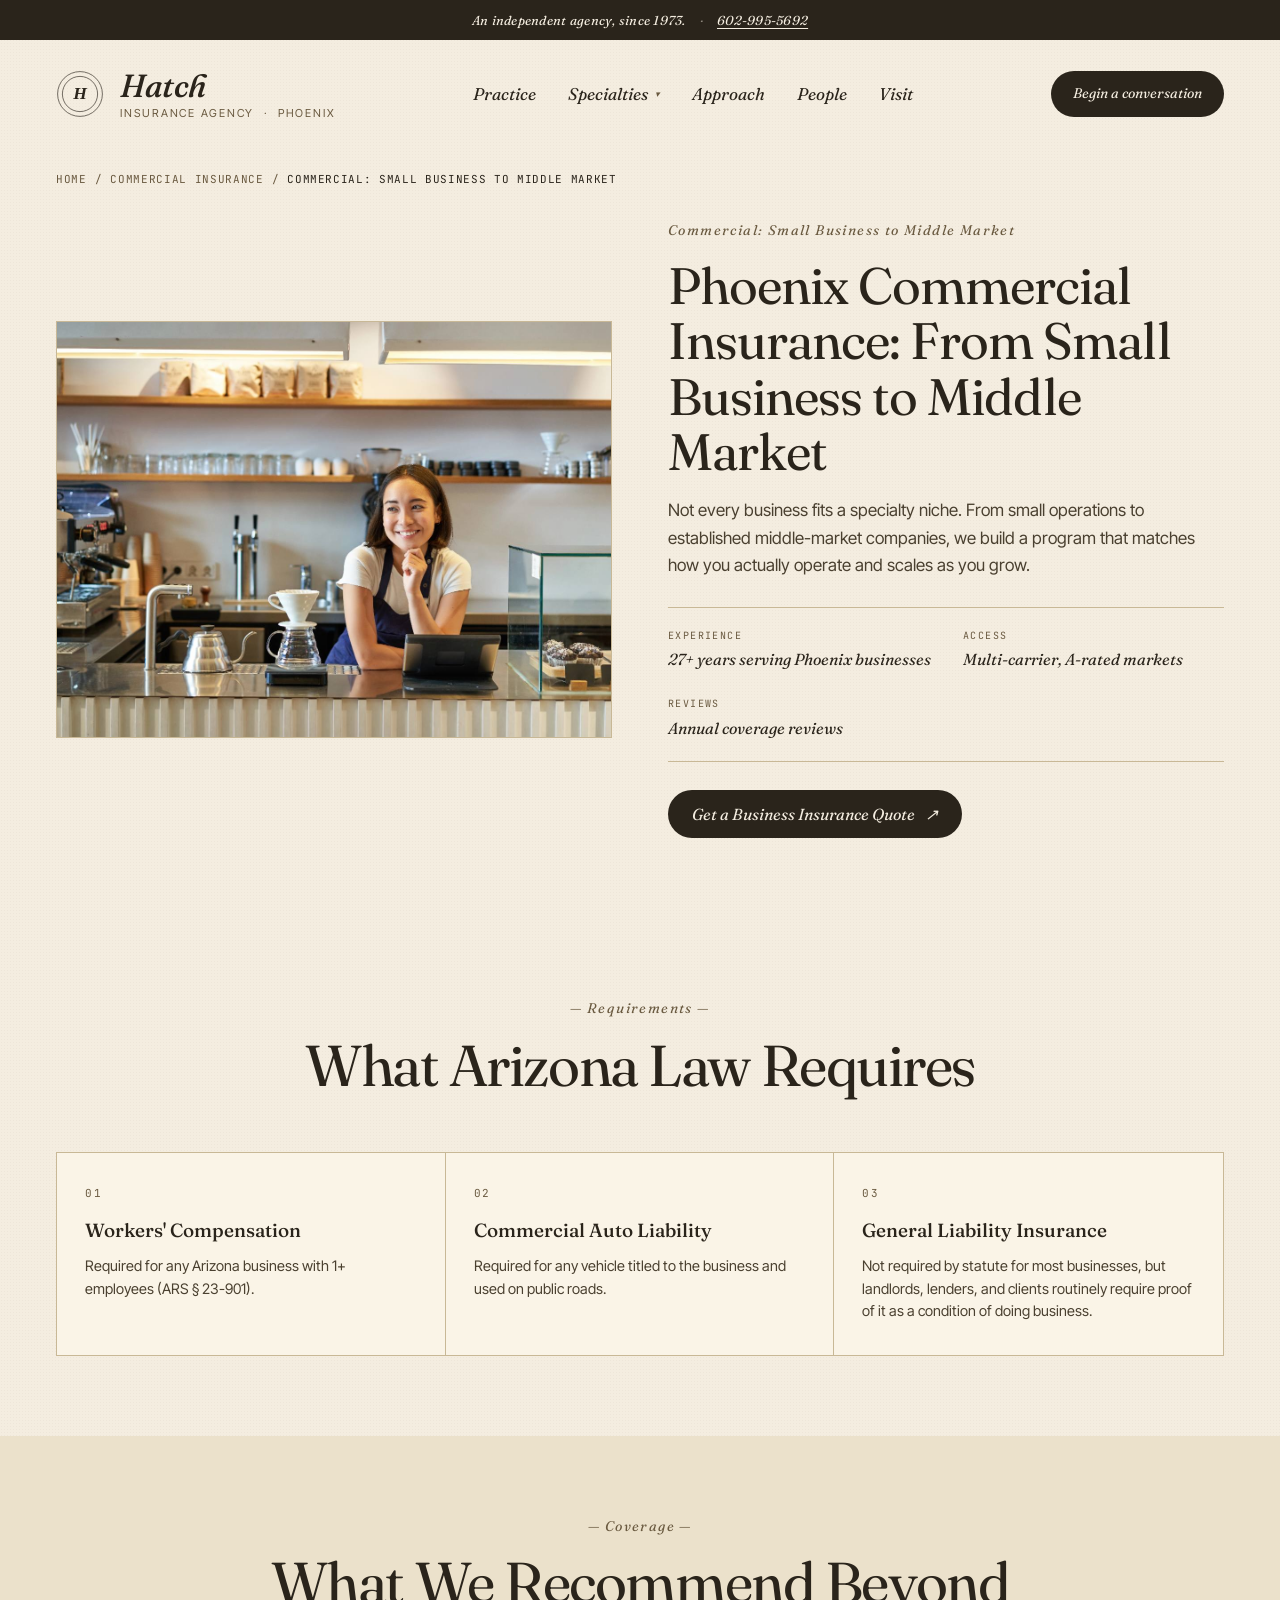
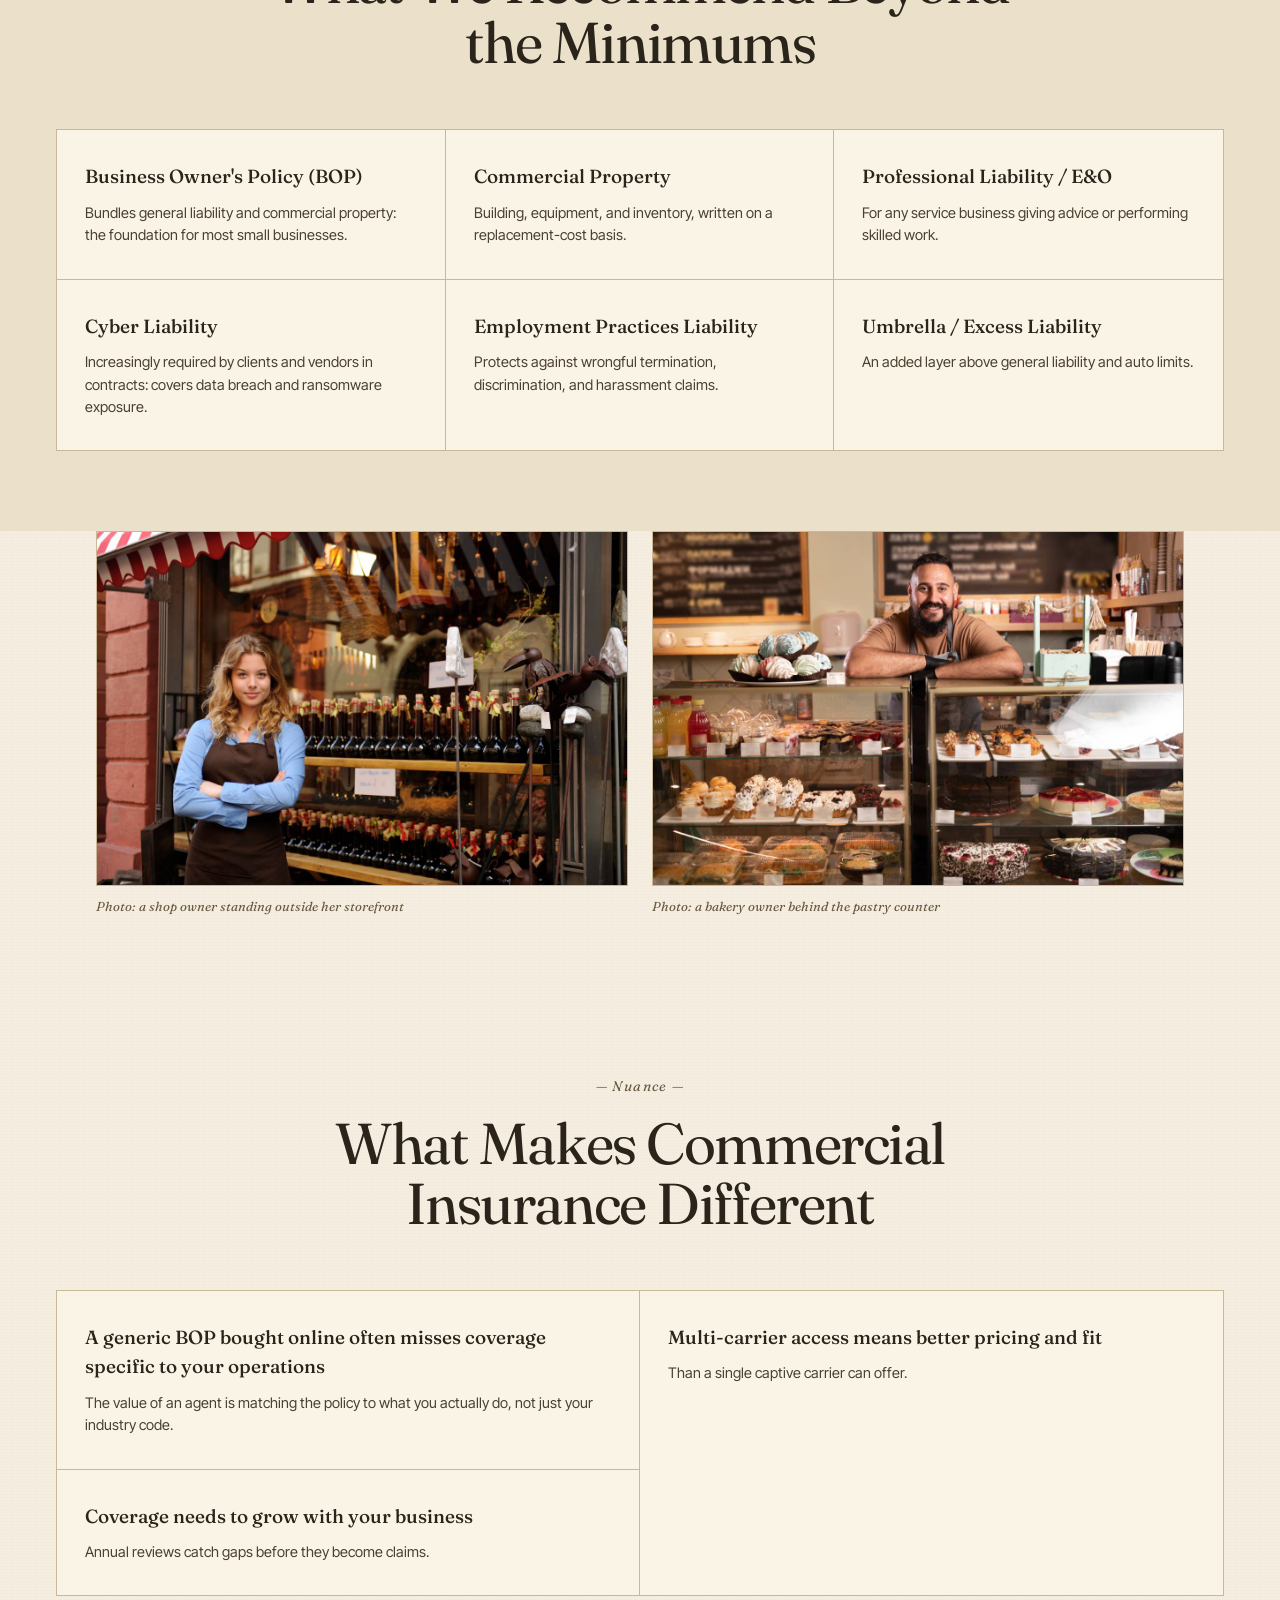
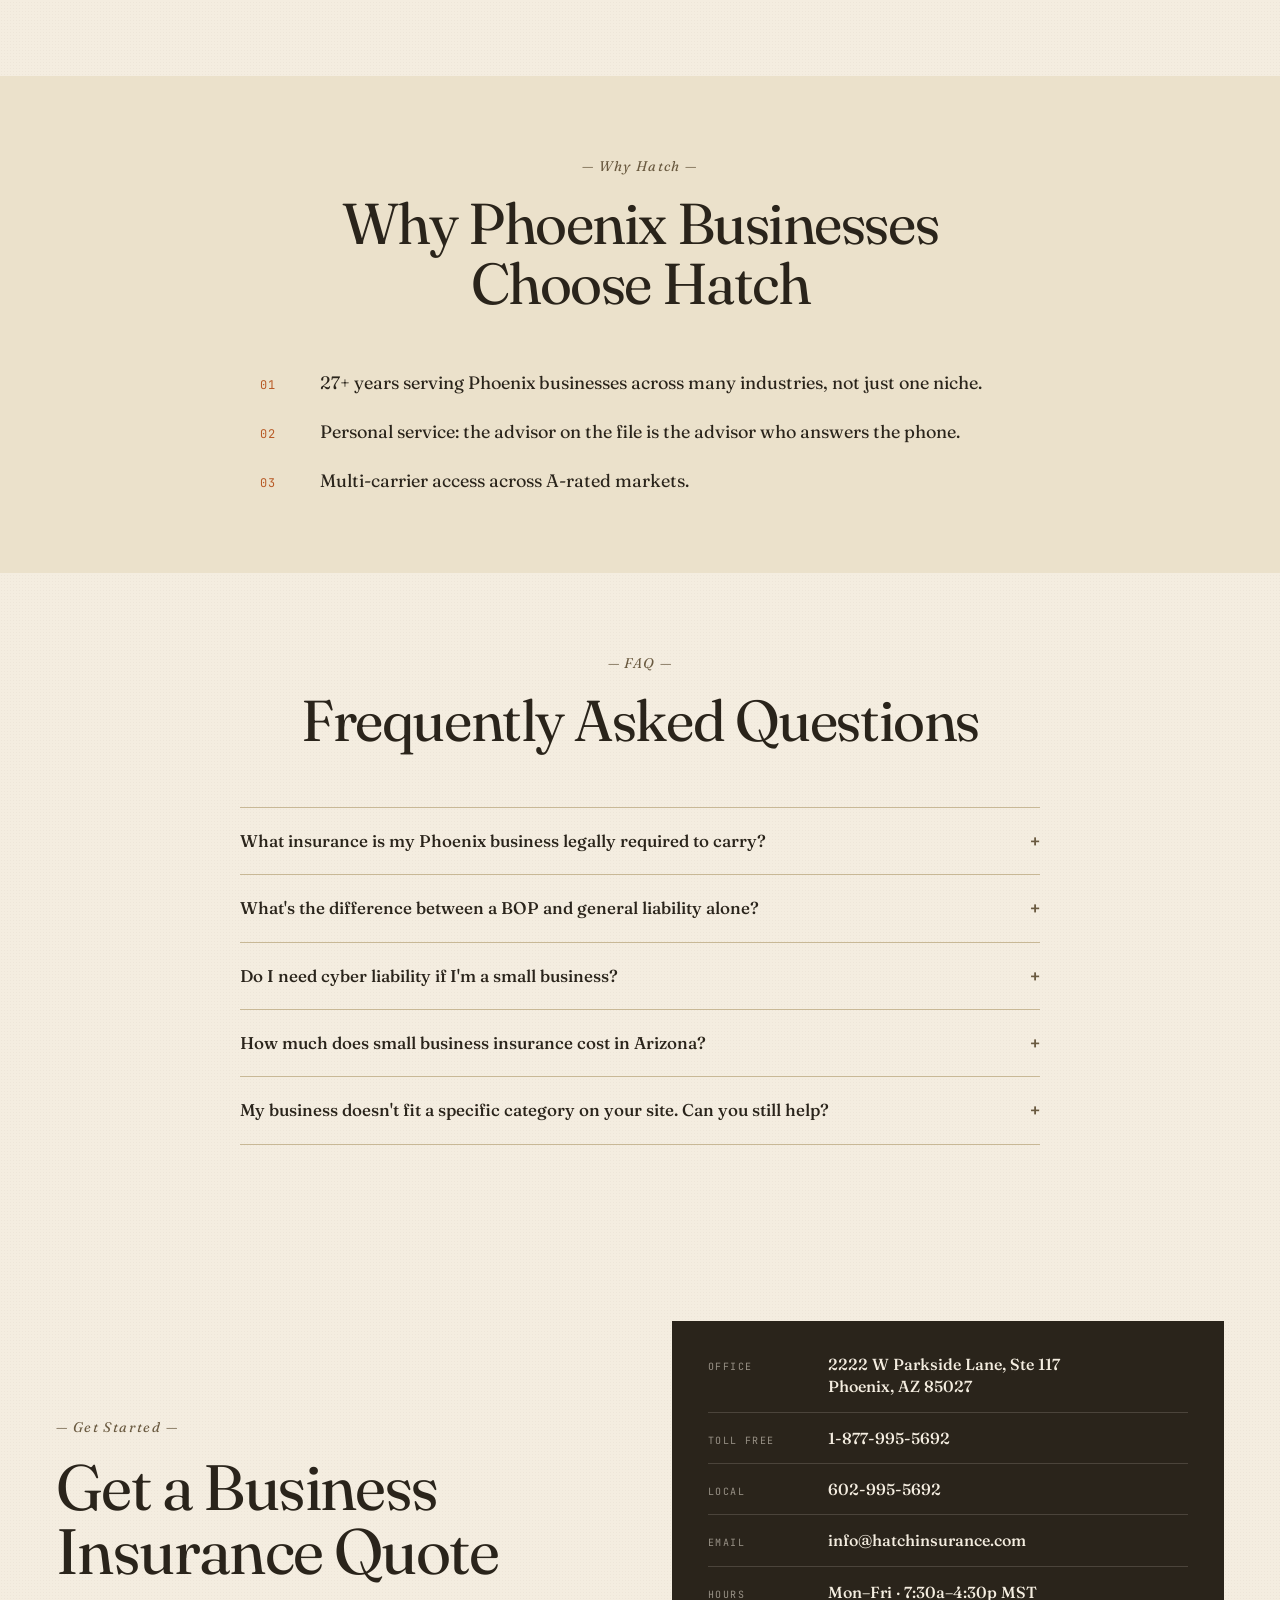
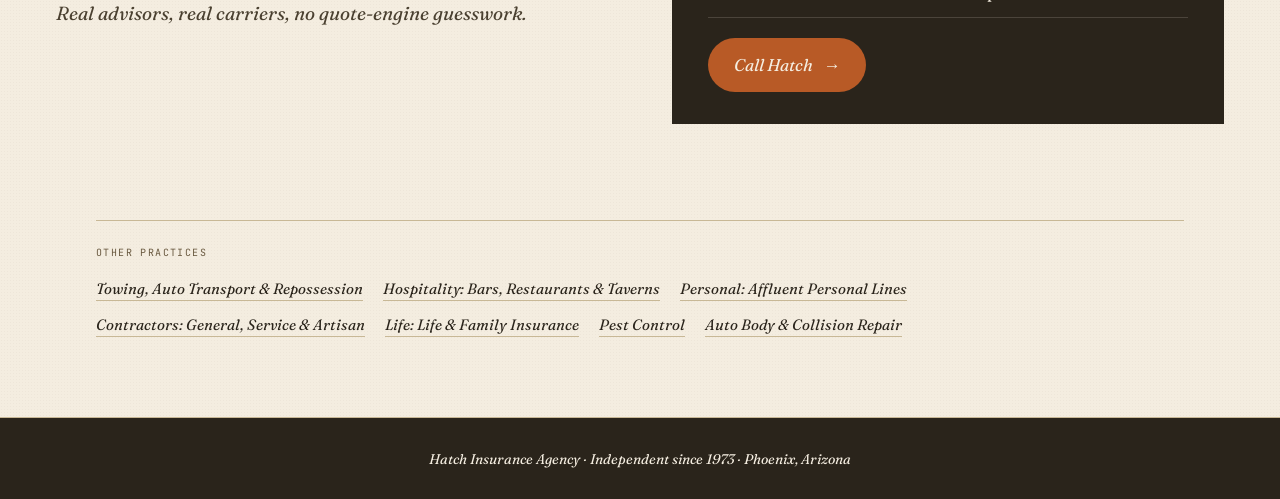
==== specialties/commercial.html @ 25ecabda "Add 8 specialty landing pages, Specialties nav dropdown, and link homepage CTAs to them" ====
<!doctype html>
<html lang="en">
<head>
  <meta charset="utf-8" />
  <meta name="viewport" content="width=device-width, initial-scale=1" />
  <meta name="theme-color" content="#2a241b" />
  <title>Phoenix Commercial Insurance: From Small Business to Middle Market | Hatch Insurance Agency</title>
  <meta name="description" content="Not every business fits a specialty niche. From small operations to established middle-market companies, we build a program that matches how you actually operate and scales as you grow." />

  <link rel="canonical" href="https://hatchinsurance.com/specialties/commercial.html" />

  <meta property="og:title" content="Phoenix Commercial Insurance: From Small Business to Middle Market" />
  <meta property="og:description" content="Not every business fits a specialty niche. From small operations to established middle-market companies, we build a program that matches how you actually operate and scales as you grow." />
  <meta property="og:type" content="website" />
  <meta property="og:image" content="https://hatchinsurance.com/assets/specialties/commercial-hero.jpg" />

  <link rel="preconnect" href="https://fonts.googleapis.com" />
  <link rel="preconnect" href="https://fonts.gstatic.com" crossorigin />
  <link href="https://fonts.googleapis.com/css2?family=Fraunces:ital,opsz,wght@0,9..144,400;0,9..144,500;0,9..144,600;1,9..144,400;1,9..144,500&amp;family=Inter+Tight:wght@400;500;600&amp;family=JetBrains+Mono:wght@400;500&amp;display=swap" rel="stylesheet" />

  <link rel="stylesheet" href="../styles.css" />
</head>
<body>
  <div class="dirC" id="top">
    <div class="dirC__strip">
      <span>An independent agency, since 1973.</span>
      <span class="dirC__strip-sep" aria-hidden="true">&middot;</span>
      <a href="tel:602-995-5692">602-995-5692</a>
    </div>

    <header class="dirC__header">
      <a class="dirC__brand" href="../index.html" aria-label="Hatch Insurance Agency, home">
        <span class="dirC__seal" aria-hidden="true">
          <svg viewBox="0 0 60 60" width="48" height="48">
            <circle cx="30" cy="30" r="28" fill="none" stroke="currentColor" stroke-width="0.8" />
            <circle cx="30" cy="30" r="22" fill="none" stroke="currentColor" stroke-width="0.8" />
            <text x="30" y="36" text-anchor="middle" font-family="Georgia, serif" font-style="italic" font-size="22" font-weight="600" fill="currentColor">H</text>
          </svg>
        </span>
        <span class="dirC__brand-text">
          <strong>Hatch</strong>
          <em>Insurance Agency &nbsp;&middot;&nbsp; Phoenix</em>
        </span>
      </a>

      <button class="dirC__nav-toggle" aria-expanded="false" aria-controls="primary-nav" aria-label="Open navigation">
        <span></span><span></span><span></span>
      </button>

      <nav class="dirC__nav" id="primary-nav" aria-label="Primary">
        <a href="../index.html#practice">Practice</a>
        <div class="dirC__nav-dropdown">
          <button type="button" class="dirC__nav-dropdown-trigger" aria-haspopup="true" aria-expanded="false" aria-controls="specialties-menu">
            Specialties
            <span class="dirC__nav-dropdown-caret" aria-hidden="true">&#9662;</span>
          </button>
          <ul class="dirC__nav-dropdown-menu" id="specialties-menu">
            <li><a href="towing.html"><span class="n">01</span> Towing &amp; Recovery</a></li>
            <li><a href="hospitality.html"><span class="n">02</span> Bars, Taverns &amp; Restaurants</a></li>
            <li><a href="personal.html"><span class="n">03</span> Affluent Personal Lines</a></li>
            <li><a href="commercial.html" aria-current="page"><span class="n">04</span> Commercial P&amp;C</a></li>
            <li><a href="contractors.html"><span class="n">05</span> Artisan Contractors</a></li>
            <li><a href="life.html"><span class="n">06</span> Life &amp; Family</a></li>
            <li><a href="pest.html"><span class="n">07</span> Pest Control</a></li>
            <li><a href="garage.html"><span class="n">08</span> Garage &amp; Dealers</a></li>
            <li class="dirC__nav-dropdown-menu-all-item"><a class="dirC__nav-dropdown-all" href="../index.html#specialty">View all on homepage</a></li>
          </ul>
        </div>
        <a href="../index.html#approach">Approach</a>
        <a href="../index.html#people">People</a>
        <a href="../index.html#visit">Visit</a>
      </nav>

      <a class="dirC__cta" href="../index.html#visit">Begin a conversation</a>
    </header>

    <nav class="dirC__breadcrumb" aria-label="Breadcrumb">
      <a href="../index.html">Home</a>
      <span aria-hidden="true">/</span>
      <a href="../index.html#specialty">Commercial Insurance</a>
      <span aria-hidden="true">/</span>
      <span aria-current="page">Commercial: Small Business to Middle Market</span>
    </nav>

    <section class="dirC__spec-hero" aria-labelledby="spec-h1">
      <div class="dirC__spec-hero-img">
        <img src="../assets/specialties/commercial-hero.jpg" alt="Photo: a small business owner at the counter of their shop" />
      </div>
      <div class="dirC__spec-hero-body">
        <span class="dirC__kicker">Commercial: Small Business to Middle Market</span>
        <h1 id="spec-h1">Phoenix Commercial Insurance: From Small Business to Middle Market</h1>
        <p class="dirC__spec-intro">Not every business fits a specialty niche. From small operations to established middle-market companies, we build a program that matches how you actually operate and scales as you grow.</p>
        <div class="dirC__spec-facts">
          <div>
            <span class="k">Experience</span>
            <span class="v">27+ years serving Phoenix businesses</span>
          </div>
          <div>
            <span class="k">Access</span>
            <span class="v">Multi-carrier, A-rated markets</span>
          </div>
          <div>
            <span class="k">Reviews</span>
            <span class="v">Annual coverage reviews</span>
          </div>
        </div>
        <a class="dirC__plate-cta dirC__spec-hero-cta" href="../index.html#visit">
          <span>Get a Business Insurance Quote</span>
          <span class="arr" aria-hidden="true">&#8599;</span>
        </a>
      </div>
    </section>

    <section class="dirC__spec-section" aria-labelledby="legal-h">
      <div class="dirC__sec-head">
        <span class="dirC__kicker">&mdash; Requirements &mdash;</span>
        <h2 id="legal-h">What Arizona Law Requires</h2>
      </div>
      <div class="dirC__spec-grid dirC__spec-grid--3">
        <div class="dirC__spec-card">
          <span class="dirC__spec-card-num">01</span>
          <h3>Workers' Compensation</h3>
          <p>Required for any Arizona business with 1+ employees (ARS § 23-901).</p>
        </div>
        <div class="dirC__spec-card">
          <span class="dirC__spec-card-num">02</span>
          <h3>Commercial Auto Liability</h3>
          <p>Required for any vehicle titled to the business and used on public roads.</p>
        </div>
        <div class="dirC__spec-card">
          <span class="dirC__spec-card-num">03</span>
          <h3>General Liability Insurance</h3>
          <p>Not required by statute for most businesses, but landlords, lenders, and clients routinely require proof of it as a condition of doing business.</p>
        </div>
      </div>
    </section>

    <section class="dirC__spec-section dirC__spec-section--alt" aria-labelledby="rec-h">
      <div class="dirC__sec-head">
        <span class="dirC__kicker">&mdash; Coverage &mdash;</span>
        <h2 id="rec-h">What We Recommend Beyond the Minimums</h2>
      </div>
      <div class="dirC__spec-grid dirC__spec-grid--3">
        <div class="dirC__spec-card">
          <h3>Business Owner's Policy (BOP)</h3>
          <p>Bundles general liability and commercial property: the foundation for most small businesses.</p>
        </div>
        <div class="dirC__spec-card">
          <h3>Commercial Property</h3>
          <p>Building, equipment, and inventory, written on a replacement-cost basis.</p>
        </div>
        <div class="dirC__spec-card">
          <h3>Professional Liability / E&amp;O</h3>
          <p>For any service business giving advice or performing skilled work.</p>
        </div>
        <div class="dirC__spec-card">
          <h3>Cyber Liability</h3>
          <p>Increasingly required by clients and vendors in contracts: covers data breach and ransomware exposure.</p>
        </div>
        <div class="dirC__spec-card">
          <h3>Employment Practices Liability</h3>
          <p>Protects against wrongful termination, discrimination, and harassment claims.</p>
        </div>
        <div class="dirC__spec-card">
          <h3>Umbrella / Excess Liability</h3>
          <p>An added layer above general liability and auto limits.</p>
        </div>
      </div>
    </section>

    <section class="dirC__spec-gallery">
        <figure class="dirC__spec-gallery-item">
          <img src="../assets/specialties/commercial-gallery-1.jpg" alt="Photo: a shop owner standing outside her storefront" />
          <figcaption>Photo: a shop owner standing outside her storefront</figcaption>
        </figure>
        <figure class="dirC__spec-gallery-item">
          <img src="../assets/specialties/commercial-gallery-2.jpg" alt="Photo: a bakery owner behind the pastry counter" />
          <figcaption>Photo: a bakery owner behind the pastry counter</figcaption>
        </figure>
    </section>

    <section class="dirC__spec-section" aria-labelledby="risks-h">
      <div class="dirC__sec-head">
        <span class="dirC__kicker">&mdash; Nuance &mdash;</span>
        <h2 id="risks-h">What Makes Commercial Insurance Different</h2>
      </div>
      <div class="dirC__spec-grid dirC__spec-grid--2">
        <div class="dirC__spec-card">
          <h3>A generic BOP bought online often misses coverage specific to your operations</h3>
          <p>The value of an agent is matching the policy to what you actually do, not just your industry code.</p>
        </div>
        <div class="dirC__spec-card">
          <h3>Multi-carrier access means better pricing and fit</h3>
          <p>Than a single captive carrier can offer.</p>
        </div>
        <div class="dirC__spec-card">
          <h3>Coverage needs to grow with your business</h3>
          <p>Annual reviews catch gaps before they become claims.</p>
        </div>
      </div>
    </section>


    <section class="dirC__spec-section dirC__spec-section--alt" aria-labelledby="why-h">
      <div class="dirC__sec-head">
        <span class="dirC__kicker">&mdash; Why Hatch &mdash;</span>
        <h2 id="why-h">Why Phoenix Businesses Choose Hatch</h2>
      </div>
      <ol class="dirC__spec-why">
        <li>
          <span class="step">01</span>
          <p>27+ years serving Phoenix businesses across many industries, not just one niche.</p>
        </li>
        <li>
          <span class="step">02</span>
          <p>Personal service: the advisor on the file is the advisor who answers the phone.</p>
        </li>
        <li>
          <span class="step">03</span>
          <p>Multi-carrier access across A-rated markets.</p>
        </li>
      </ol>
    </section>

    <section class="dirC__spec-section" aria-labelledby="faq-h">
      <div class="dirC__sec-head">
        <span class="dirC__kicker">&mdash; FAQ &mdash;</span>
        <h2 id="faq-h">Frequently Asked Questions</h2>
      </div>
      <div class="dirC__spec-faq">
        <details class="dirC__spec-faq-item">
          <summary>What insurance is my Phoenix business legally required to carry?</summary>
          <p>At minimum, workers' comp with 1+ employees and commercial auto liability for business-titled vehicles. GL isn't statutorily required, but most businesses carry it anyway.</p>
        </details>
        <details class="dirC__spec-faq-item">
          <summary>What's the difference between a BOP and general liability alone?</summary>
          <p>A BOP bundles GL with commercial property into one cost-effective package. GL alone doesn't protect your building, equipment, or inventory.</p>
        </details>
        <details class="dirC__spec-faq-item">
          <summary>Do I need cyber liability if I'm a small business?</summary>
          <p>Increasingly, yes: small businesses are frequent ransomware and data breach targets, and many contracts now require proof of coverage.</p>
        </details>
        <details class="dirC__spec-faq-item">
          <summary>How much does small business insurance cost in Arizona?</summary>
          <p>It depends on industry, revenue, payroll, and coverages needed. Give us a call and we'll build an accurate quote based on your actual operation.</p>
        </details>
        <details class="dirC__spec-faq-item">
          <summary>My business doesn't fit a specific category on your site. Can you still help?</summary>
          <p>Yes. As an independent agency with access to multiple A-rated carriers, we work with a wide range of Phoenix businesses. Call us and we'll figure it out together.</p>
        </details>
      </div>
    </section>

    <section class="dirC__visit" id="visit" aria-labelledby="visit-headline">
      <div class="dirC__visit-grid">
        <div>
          <span class="dirC__kicker">&mdash; Get Started &mdash;</span>
          <h2 id="visit-headline">Get a Business Insurance Quote</h2>
          <p>Real advisors, real carriers, no quote-engine guesswork.</p>
        </div>
        <div class="dirC__visit-card">
          <div class="dirC__visit-row">
            <span>Office</span>
            <strong>2222 W Parkside Lane, Ste 117<br />Phoenix, AZ 85027</strong>
          </div>
          <div class="dirC__visit-row">
            <span>Toll free</span>
            <strong><a href="tel:1-877-995-5692">1-877-995-5692</a></strong>
          </div>
          <div class="dirC__visit-row">
            <span>Local</span>
            <strong><a href="tel:602-995-5692">602-995-5692</a></strong>
          </div>
          <div class="dirC__visit-row">
            <span>Email</span>
            <strong><a href="mailto:info@hatchinsurance.com">info@hatchinsurance.com</a></strong>
          </div>
          <div class="dirC__visit-row">
            <span>Hours</span>
            <strong>Mon&ndash;Fri &middot; 7:30a&ndash;4:30p MST</strong>
          </div>
          <a class="dirC__visit-cta" href="tel:602-995-5692">
            Call Hatch <span aria-hidden="true">&rarr;</span>
          </a>

        </div>
      </div>
    </section>

    <nav class="dirC__spec-crosslinks" aria-label="Other specialty practices">
      <span class="dirC__spec-crosslinks-label">Other practices</span>
      <div class="dirC__spec-crosslinks-list">
        <a href="towing.html">Towing, Auto Transport &amp; Repossession</a>  <a href="hospitality.html">Hospitality: Bars, Restaurants &amp; Taverns</a>  <a href="personal.html">Personal: Affluent Personal Lines</a>  <a href="contractors.html">Contractors: General, Service &amp; Artisan</a>  <a href="life.html">Life: Life &amp; Family Insurance</a>  <a href="pest.html">Pest Control</a>  <a href="garage.html">Auto Body &amp; Collision Repair</a>
      </div>
    </nav>

    <footer class="dirC__footer">
      <em>Hatch Insurance Agency &middot; Independent since 1973 &middot; Phoenix, Arizona</em>
    </footer>
  </div>

  <script src="../script.js" defer></script>
</body>
</html>
---- styles.css ----
/* ============================================================
   Hatch Insurance Agency — "Field Notes"
   Production stylesheet. Translated from the design prototype
   in _design-reference/direction-c.css with responsive
   behavior and accessibility additions.
   ============================================================ */

:root {
  /* Color tokens */
  --paper:        #f4ede0;
  --paper-2:      #ebe1cb;
  --paper-card:   #faf4e7;
  --ink:          #2a241b;
  --ink-muted:    #4a4030;
  --ink-soft:     #6a5a40;
  --rule:         #c8b896;
  --accent:       #b85a26;
  --accent-light: #f0c89a;

  /* Type stacks */
  --t-display: 'Fraunces', Georgia, 'Times New Roman', serif;
  --t-sans:    'Inter Tight', system-ui, -apple-system, BlinkMacSystemFont, sans-serif;
  --t-mono:    'JetBrains Mono', ui-monospace, SFMono-Regular, Menlo, monospace;

  /* Layout */
  --pad-x: 56px;
}

/* ----- Reset / base ----- */
*,
*::before,
*::after { box-sizing: border-box; }

html { scroll-behavior: smooth; }

body {
  margin: 0;
  font-family: var(--t-sans);
  color: var(--ink);
  background: var(--paper);
  -webkit-font-smoothing: antialiased;
  -moz-osx-font-smoothing: grayscale;
  text-rendering: optimizeLegibility;
}

img { max-width: 100%; display: block; }

a { color: inherit; }

button { font: inherit; }

/* Visible focus ring for keyboard users */
:focus-visible {
  outline: 2px solid var(--accent);
  outline-offset: 3px;
  border-radius: 2px;
}

/* ============================================================
   .dirC — page wrapper
   ============================================================ */
.dirC {
  background: var(--paper);
  color: var(--ink);
  font-family: var(--t-sans);
  font-size: 16px;
  line-height: 1.55;
  position: relative;
  overflow-x: hidden;
}
.dirC::before {
  content: '';
  position: absolute;
  inset: 0;
  background-image: radial-gradient(rgba(60, 40, 20, 0.06) 1px, transparent 1px);
  background-size: 3px 3px;
  pointer-events: none;
  opacity: 0.5;
  mix-blend-mode: multiply;
  z-index: 0;
}
.dirC > * { position: relative; z-index: 1; }

/* ----- 1. Top utility strip ----- */
.dirC__strip {
  display: flex;
  justify-content: center;
  gap: 14px;
  align-items: center;
  padding: 10px var(--pad-x);
  background: var(--ink);
  color: var(--paper);
  font-family: var(--t-display);
  font-size: 13px;
  font-style: italic;
  letter-spacing: 0.02em;
}
.dirC__strip-sep { opacity: 0.5; }
.dirC__strip a {
  color: inherit;
  text-decoration: underline;
  text-decoration-thickness: 1px;
  text-underline-offset: 3px;
}

/* ----- 2. Header ----- */
.dirC__header {
  display: grid;
  grid-template-columns: auto 1fr auto;
  align-items: center;
  gap: 40px;
  padding: 28px var(--pad-x) 32px;
  position: relative;
  z-index: 30;
}
.dirC__brand {
  display: flex;
  align-items: center;
  gap: 16px;
  text-decoration: none;
  color: inherit;
}
.dirC__seal { color: var(--ink); display: inline-flex; }
.dirC__brand-text {
  display: flex;
  flex-direction: column;
  line-height: 1.1;
}
.dirC__brand-text strong {
  font-family: var(--t-display);
  font-weight: 500;
  font-style: italic;
  font-size: 32px;
  letter-spacing: -0.015em;
}
.dirC__brand-text em {
  font-style: normal;
  font-size: 11px;
  letter-spacing: 0.16em;
  text-transform: uppercase;
  color: var(--ink-soft);
  margin-top: 4px;
}

.dirC__nav {
  display: flex;
  gap: 32px;
  justify-self: center;
}
.dirC__nav a {
  text-decoration: none;
  color: var(--ink);
  font-family: var(--t-display);
  font-size: 17px;
  font-style: italic;
  font-weight: 400;
  transition: color 0.2s;
}
.dirC__nav a:hover { color: var(--accent); }

/* ----- Specialties nav dropdown ----- */
.dirC__nav-dropdown { position: relative; }
.dirC__nav-dropdown-trigger {
  display: inline-flex;
  align-items: center;
  gap: 7px;
  background: transparent;
  border: none;
  padding: 0;
  margin: 0;
  cursor: pointer;
  color: var(--ink);
  font-family: var(--t-display);
  font-size: 17px;
  font-style: italic;
  font-weight: 400;
  transition: color 0.2s;
}
.dirC__nav-dropdown-trigger:hover { color: var(--accent); }
.dirC__nav-dropdown.is-open .dirC__nav-dropdown-trigger { color: var(--accent); }
.dirC__nav-dropdown-caret {
  font-size: 9px;
  color: var(--ink-soft);
  transition: transform 0.2s, color 0.2s;
}
.dirC__nav-dropdown.is-open .dirC__nav-dropdown-caret { transform: rotate(180deg); color: var(--accent); }

.dirC__nav-dropdown-menu {
  position: absolute;
  top: calc(100% + 20px);
  left: 50%;
  min-width: 300px;
  margin: 0;
  padding: 10px;
  list-style: none;
  background: var(--paper-card);
  border: 1px solid var(--rule);
  box-shadow: 0 16px 40px rgba(20, 14, 6, 0.16);
  opacity: 0;
  visibility: hidden;
  pointer-events: none;
  transform: translate(-50%, -6px);
  transition: opacity 0.15s ease, transform 0.15s ease, visibility 0.15s;
  z-index: 20;
}
.dirC__nav-dropdown.is-open .dirC__nav-dropdown-menu {
  opacity: 1;
  visibility: visible;
  pointer-events: auto;
  transform: translate(-50%, 0);
}
.dirC__nav-dropdown-menu li + li { border-top: 1px solid var(--rule); }
.dirC__nav-dropdown-menu a {
  display: flex;
  align-items: baseline;
  gap: 10px;
  padding: 10px 12px;
  text-decoration: none;
  color: var(--ink);
  font-family: var(--t-display);
  font-size: 15px;
  font-style: italic;
  transition: color 0.15s, background 0.15s;
}
.dirC__nav-dropdown-menu a .n {
  font-family: var(--t-mono);
  font-style: normal;
  font-size: 10px;
  letter-spacing: 0.06em;
  color: var(--ink-soft);
}
.dirC__nav-dropdown-menu a:hover { color: var(--accent); background: var(--paper); }
.dirC__nav-dropdown-menu a:hover .n { color: var(--accent); }
.dirC__nav-dropdown-menu-all-item { margin-top: 4px; padding-top: 4px; border-top: 1px solid var(--rule) !important; }
.dirC__nav-dropdown-menu .dirC__nav-dropdown-all {
  display: block;
  padding: 10px 12px;
  font-family: var(--t-mono);
  font-size: 10px;
  font-style: normal;
  letter-spacing: 0.1em;
  text-transform: uppercase;
  text-decoration: none;
  color: var(--ink-soft);
  text-align: center;
  transition: color 0.15s;
}
.dirC__nav-dropdown-menu .dirC__nav-dropdown-all:hover { color: var(--accent); background: transparent; }

.dirC__cta {
  text-decoration: none;
  color: var(--paper);
  background: var(--ink);
  padding: 12px 22px;
  font-family: var(--t-display);
  font-size: 14px;
  font-style: italic;
  border-radius: 999px;
  transition: background 0.2s;
  white-space: nowrap;
}
.dirC__cta:hover { background: var(--accent); }

/* Mobile nav toggle (hidden on desktop) */
.dirC__nav-toggle {
  display: none;
  width: 44px;
  height: 44px;
  background: transparent;
  border: 1px solid var(--rule);
  border-radius: 999px;
  cursor: pointer;
  padding: 0;
  flex-direction: column;
  align-items: center;
  justify-content: center;
  gap: 5px;
}
.dirC__nav-toggle span {
  display: block;
  width: 18px;
  height: 1.5px;
  background: var(--ink);
  transition: transform 0.2s, opacity 0.2s;
}

/* ----- 3. Hero ----- */
.dirC__hero { padding: 56px var(--pad-x) 96px; }

.dirC__hero--image {
  padding: 0;
  position: relative;
  min-height: 780px;
  display: flex;
  align-items: stretch;
  overflow: hidden;
  background: var(--ink);
}
.dirC__hero-image-bg {
  position: absolute;
  inset: 0;
  z-index: 0;
}
.dirC__hero-image-bg img {
  width: 100%;
  height: 100%;
  object-fit: cover;
  filter: saturate(0.92);
}
.dirC__hero-scrim {
  position: absolute;
  inset: 0;
  background:
    linear-gradient(180deg, rgba(20, 14, 6, 0.55) 0%, rgba(20, 14, 6, 0.25) 35%, rgba(20, 14, 6, 0.7) 100%),
    linear-gradient(90deg, rgba(20, 14, 6, 0.5) 0%, rgba(20, 14, 6, 0.0) 50%);
}
.dirC__hero-overlay {
  position: relative;
  z-index: 1;
  width: 100%;
  padding: 32px var(--pad-x) 88px;
  display: flex;
  flex-direction: column;
  justify-content: flex-start;
  align-items: flex-start;
  color: var(--paper);
}
.dirC__hero-h {
  font-family: var(--t-display);
  font-size: clamp(60px, 7vw, 116px);
  font-weight: 400;
  line-height: 0.96;
  letter-spacing: -0.025em;
  margin: 0 0 56px;
  max-width: 1200px;
}
.dirC__hero-h em {
  font-style: italic;
  color: var(--accent);
  font-weight: 400;
}
.dirC__hero-h--inverse {
  color: var(--paper);
  text-shadow: 0 2px 24px rgba(20, 14, 6, 0.4);
}
.dirC__hero-h--inverse em { color: var(--accent-light); }

/* ----- 4. Intro band ----- */
.dirC__intro { padding: 72px var(--pad-x) 56px; }

.dirC__hero-grid {
  display: grid;
  grid-template-columns: 1.4fr 1fr;
  gap: 64px;
  margin-bottom: 0;
  padding-bottom: 32px;
  border-bottom: 1px solid var(--rule);
}
.dirC__hero-lede {
  font-family: var(--t-display);
  font-size: 21px;
  font-weight: 400;
  line-height: 1.4;
  color: var(--ink);
  max-width: 600px;
  margin: 0;
}
.dirC__hero-meta {
  display: grid;
  grid-template-columns: 1fr 1fr;
  gap: 20px 24px;
  align-content: start;
}
.dirC__hero-meta > div {
  display: flex;
  flex-direction: column;
  gap: 4px;
}
.dirC__hero-meta .k {
  font-family: var(--t-mono);
  font-size: 10px;
  letter-spacing: 0.14em;
  text-transform: uppercase;
  color: var(--ink-soft);
}
.dirC__hero-meta .v {
  font-family: var(--t-display);
  font-size: 17px;
  font-style: italic;
}

/* ----- Section heads (shared) ----- */
.dirC__sec-head {
  text-align: center;
  max-width: 760px;
  margin: 0 auto 56px;
}
.dirC__kicker {
  display: block;
  font-family: var(--t-display);
  font-style: italic;
  font-size: 14px;
  color: var(--ink-soft);
  letter-spacing: 0.1em;
  margin-bottom: 16px;
}
.dirC__sec-head h2 {
  font-family: var(--t-display);
  font-size: clamp(40px, 4.5vw, 64px);
  font-weight: 400;
  line-height: 1.04;
  letter-spacing: -0.025em;
  margin: 0 0 20px;
}
.dirC__sec-head p {
  font-family: var(--t-display);
  font-size: 19px;
  font-style: italic;
  color: var(--ink-muted);
  margin: 0;
}

/* ----- 5. Approach ----- */
.dirC__approach {
  padding: 96px var(--pad-x);
  background: var(--paper-2);
}
.dirC__letter {
  max-width: 760px;
  margin: 0 auto 64px;
  background: var(--paper-card);
  border: 1px solid var(--rule);
  padding: 48px 56px;
  font-family: var(--t-display);
  font-size: 19px;
  line-height: 1.5;
}
.dirC__letter p { margin: 0 0 18px; }
.dirC__letter-sign {
  font-style: italic;
  margin: 24px 0 0;
  border-top: 1px solid var(--rule);
  padding-top: 20px;
  font-size: 17px;
  color: var(--ink-soft);
}

.dirC__steps {
  list-style: none;
  padding: 0;
  margin: 0 auto;
  display: grid;
  grid-template-columns: repeat(4, 1fr);
  gap: 0;
  border: 1px solid var(--rule);
  background: var(--paper-card);
  max-width: 1200px;
}
.dirC__steps li {
  padding: 32px 28px;
  border-right: 1px solid var(--rule);
  transition: background-color 0.3s ease;
  cursor: default;
}
.dirC__steps li:last-child { border-right: none; }
.dirC__steps li:hover { background-color: #fdf8ea; }

.dirC__steps .step {
  display: block;
  font-family: var(--t-mono);
  font-size: 11px;
  letter-spacing: 0.14em;
  color: var(--ink-soft);
  margin-bottom: 16px;
  transition: color 0.3s ease, transform 0.3s ease, letter-spacing 0.3s ease;
}
.dirC__steps li:hover .step {
  color: var(--accent);
  transform: translateY(-2px);
  letter-spacing: 0.18em;
}

.dirC__steps h4 {
  font-family: var(--t-display);
  font-size: 22px;
  font-weight: 500;
  margin: 0 0 10px;
  letter-spacing: -0.01em;
  transition: color 0.3s ease;
}
.dirC__steps li:hover h4 { color: var(--ink); }

.dirC__steps p {
  font-size: 14px;
  line-height: 1.55;
  color: var(--ink-muted);
  margin: 0;
}

/* ----- 6. Specialties ----- */
.dirC__specialty { padding: 80px var(--pad-x); }

.dirC__tabs {
  display: flex;
  flex-wrap: wrap;
  gap: 8px;
  justify-content: center;
  margin-bottom: 48px;
  padding-bottom: 32px;
  border-bottom: 1px solid var(--rule);
}
.dirC__tab {
  background: transparent;
  border: 1px solid var(--rule);
  padding: 12px 18px;
  display: inline-flex;
  gap: 12px;
  align-items: baseline;
  cursor: pointer;
  border-radius: 999px;
  transition: background 0.2s, border-color 0.2s;
  color: inherit;
}
.dirC__tab .n {
  font-family: var(--t-mono);
  font-size: 10px;
  color: var(--ink-soft);
  letter-spacing: 0.1em;
}
.dirC__tab .t {
  font-family: var(--t-display);
  font-style: italic;
  font-size: 16px;
  color: var(--ink);
}
.dirC__tab:hover { border-color: var(--ink); }
.dirC__tab.is-active { background: var(--ink); border-color: var(--ink); }
.dirC__tab.is-active .n { color: rgba(244, 237, 224, 0.6); }
.dirC__tab.is-active .t { color: var(--paper); }

.dirC__plate {
  display: flex;
  flex-direction: column;
  gap: 36px;
  padding: 32px;
  background: var(--paper-card);
  border: 1px solid var(--rule);
  max-width: 1200px;
  margin: 0 auto;
}
.dirC__plate-body { order: 1; }
.dirC__plate-image { order: 2; position: relative; }
.dirC__plate-image img {
  width: 100%;
  aspect-ratio: 16/9;
  object-fit: cover;
  border: 1px solid var(--rule);
  transition: opacity 0.18s ease;
}
.dirC__plate-caption {
  position: absolute;
  left: 16px;
  bottom: 16px;
  background: var(--paper);
  padding: 8px 14px;
  font-family: var(--t-display);
  font-style: italic;
  font-size: 13px;
}
.dirC__plate-body {
  display: flex;
  flex-direction: column;
  gap: 16px;
  padding: 16px 8px;
  position: relative;
  /* Reserve room on the right for the absolutely-positioned CTA */
  padding-right: 280px;
}
.dirC__plate-no {
  font-family: var(--t-mono);
  font-size: 11px;
  letter-spacing: 0.14em;
  color: var(--ink-soft);
}
.dirC__plate-body h3 {
  font-family: var(--t-display);
  font-size: 48px;
  font-weight: 400;
  line-height: 1.02;
  letter-spacing: -0.02em;
  margin: 0;
}
.dirC__plate-aud {
  font-family: var(--t-display);
  font-style: italic;
  color: var(--accent);
  font-size: 16px;
  margin: 0;
}
.dirC__plate-summary {
  font-size: 16px;
  line-height: 1.55;
  color: var(--ink-muted);
  margin: 0;
  max-width: 720px;
}
.dirC__plate-list {
  display: flex;
  flex-direction: column;
  gap: 12px;
  padding-top: 16px;
  border-top: 1px solid var(--rule);
}
.dirC__plate-list .lbl {
  font-family: var(--t-mono);
  font-size: 10px;
  letter-spacing: 0.14em;
  text-transform: uppercase;
  color: var(--ink-soft);
}
.dirC__plate-list ul {
  list-style: none;
  padding: 0;
  margin: 0;
  display: flex;
  flex-direction: column;
  gap: 6px;
}
.dirC__plate-list li {
  font-family: var(--t-display);
  font-style: italic;
  font-size: 16px;
  padding-left: 16px;
  position: relative;
}
.dirC__plate-list li::before {
  content: '—';
  position: absolute;
  left: 0;
  color: var(--ink-soft);
}
.dirC__plate-cta {
  position: absolute;
  top: 16px;
  right: 8px;
  display: inline-flex;
  align-items: center;
  gap: 10px;
  padding: 12px 24px;
  background: var(--ink);
  color: var(--paper);
  text-decoration: none;
  font-family: var(--t-display);
  font-style: italic;
  font-size: 16px;
  border-radius: 999px;
  transition: background 0.2s;
}
.dirC__plate-cta:hover { background: var(--accent); }

/* Plate cross-fade hook */
.dirC__plate.is-fading .dirC__plate-image img,
.dirC__plate.is-fading .dirC__plate-body { opacity: 0.4; }
.dirC__plate-body { transition: opacity 0.18s ease; }

/* ----- 7. Voices ----- */
.dirC__voices { padding: 96px var(--pad-x); }
.dirC__voice-grid {
  display: grid;
  grid-template-columns: repeat(2, 1fr);
  gap: 32px;
  max-width: 1200px;
  margin: 0 auto;
}
.dirC__voice {
  background: var(--paper-card);
  border: 1px solid var(--rule);
  padding: 36px 40px;
  margin: 0;
  transition: background-color 0.3s ease, border-color 0.3s ease, transform 0.3s ease;
  cursor: default;
}
.dirC__voice:hover {
  background-color: #fdf8ea;
  border-color: var(--accent);
  transform: translateY(-2px);
}
.dirC__voice blockquote {
  font-family: var(--t-display);
  font-size: 22px;
  font-style: italic;
  line-height: 1.35;
  margin: 0 0 20px;
}
.dirC__voice .qmark {
  font-size: 56px;
  line-height: 0;
  color: var(--accent);
  vertical-align: -0.4em;
  margin-right: 4px;
  display: inline-block;
  transition: transform 0.3s ease;
}
.dirC__voice:hover .qmark {
  transform: translate(-2px, -2px) scale(1.08);
}
.dirC__voice figcaption {
  display: flex;
  flex-direction: column;
  gap: 2px;
}
.dirC__voice figcaption strong {
  font-family: var(--t-display);
  font-weight: 500;
  font-size: 16px;
  transition: color 0.3s ease;
}
.dirC__voice:hover figcaption strong {
  color: var(--accent);
}
.dirC__voice figcaption em {
  font-style: italic;
  font-size: 13px;
  color: var(--ink-soft);
}

/* ----- 8. People ----- */
.dirC__people {
  padding: 96px var(--pad-x);
  background: var(--paper-2);
}
.dirC__people-grid {
  display: grid;
  grid-template-columns: repeat(4, 1fr);
  gap: 16px;
  max-width: 1200px;
  margin: 0 auto;
}
.dirC__person { text-align: center; }
.dirC__person-portrait {
  aspect-ratio: 3/4;
  background: var(--ink);
  color: var(--paper);
  display: flex;
  align-items: center;
  justify-content: center;
  margin-bottom: 12px;
  border: 1px solid var(--rule);
  position: relative;
  overflow: hidden;
}
.dirC__person-portrait::after {
  content: '';
  position: absolute;
  inset: 0;
  background: linear-gradient(135deg, transparent, rgba(184, 90, 38, 0.2));
}
.dirC__person:nth-child(2n) .dirC__person-portrait { background: #4a3a26; }
.dirC__person:nth-child(3n) .dirC__person-portrait { background: #6a5230; }

/* Real headshots — fill the placeholder, drop the warm overlay so the photo reads true. */
.dirC__person-portrait--photo { background: #2b2118; }
.dirC__person-portrait--photo::after { display: none; }
.dirC__person-portrait img {
  position: absolute;
  inset: 0;
  width: 100%;
  height: 100%;
  object-fit: cover;
  display: block;
}
.dirC__person-portrait span {
  font-family: var(--t-display);
  font-style: italic;
  font-size: 48px;
  font-weight: 400;
  letter-spacing: -0.02em;
  position: relative;
  z-index: 1;
}
.dirC__person h4 {
  font-family: var(--t-display);
  font-weight: 500;
  font-size: 17px;
  margin: 0;
}
.dirC__person p {
  font-family: var(--t-display);
  font-style: italic;
  font-size: 13px;
  color: var(--ink-soft);
  margin: 2px 0 0;
}

/* ----- 9. Visit ----- */
.dirC__visit { padding: 96px var(--pad-x); }
.dirC__visit-grid {
  max-width: 1200px;
  margin: 0 auto;
  display: grid;
  grid-template-columns: 1fr 1fr;
  gap: 64px;
  align-items: center;
}
.dirC__visit-grid h2 {
  font-family: var(--t-display);
  font-size: clamp(48px, 5vw, 72px);
  font-weight: 400;
  line-height: 1.0;
  letter-spacing: -0.025em;
  margin: 16px 0;
}
.dirC__visit-grid p {
  font-family: var(--t-display);
  font-style: italic;
  font-size: 19px;
  color: var(--ink-muted);
  margin: 0;
}
.dirC__visit-card {
  background: var(--ink);
  color: var(--paper);
  padding: 32px 36px;
}
.dirC__visit-row {
  display: grid;
  grid-template-columns: 100px 1fr;
  gap: 20px;
  padding: 14px 0;
  border-bottom: 1px solid rgba(244, 237, 224, 0.16);
  align-items: baseline;
}
.dirC__visit-row:first-child { padding-top: 0; }
.dirC__visit-row span {
  font-family: var(--t-mono);
  font-size: 10px;
  letter-spacing: 0.14em;
  text-transform: uppercase;
  color: rgba(244, 237, 224, 0.55);
}
.dirC__visit-row strong {
  font-family: var(--t-display);
  font-weight: 500;
  font-size: 16px;
  line-height: 1.4;
}
.dirC__visit-row strong a {
  color: inherit;
  text-decoration: none;
}
.dirC__visit-row strong a:hover { color: var(--accent-light); }
.dirC__visit-cta {
  display: inline-flex;
  align-items: center;
  gap: 10px;
  margin-top: 20px;
  padding: 14px 26px;
  background: var(--accent);
  color: var(--paper);
  text-decoration: none;
  font-family: var(--t-display);
  font-style: italic;
  font-size: 17px;
  border-radius: 999px;
  transition: background 0.2s, color 0.2s;
}
.dirC__visit-cta:hover { background: var(--paper); color: var(--ink); }

/* ----- 10. Footer ----- */
.dirC__footer {
  padding: 28px var(--pad-x);
  text-align: center;
  border-top: 1px solid var(--rule);
  background: var(--ink);
  color: var(--paper);
}
.dirC__footer em {
  font-family: var(--t-display);
  font-style: italic;
  font-size: 14px;
}

/* ============================================================
   Responsive
   ============================================================ */
@media (max-width: 1024px) {
  :root { --pad-x: 40px; }

  .dirC__hero--image { min-height: 640px; }
  .dirC__hero-overlay { padding: 24px var(--pad-x) 56px; }

  .dirC__hero-grid { grid-template-columns: 1fr; gap: 40px; }

  .dirC__steps { grid-template-columns: repeat(2, 1fr); }
  .dirC__steps li:nth-child(2n) { border-right: none; }
  .dirC__steps li:nth-child(-n+2) { border-bottom: 1px solid var(--rule); }

  .dirC__plate { gap: 28px; }
  .dirC__plate-body h3 { font-size: 40px; }
  .dirC__plate-body { padding-right: 200px; }

  .dirC__people-grid { grid-template-columns: repeat(3, 1fr); }

  .dirC__visit-grid { grid-template-columns: 1fr; gap: 40px; }
}

@media (max-width: 720px) {
  :root { --pad-x: 24px; }

  /* Header collapses to brand + toggle, hide CTA */
  .dirC__header {
    grid-template-columns: 1fr auto;
    gap: 16px;
    padding: 20px var(--pad-x);
  }
  .dirC__header .dirC__cta { display: none; }
  .dirC__nav-toggle { display: inline-flex; order: 2; }
  .dirC__brand { order: 1; }
  .dirC__brand-text strong { font-size: 26px; }

  .dirC__nav {
    order: 3;
    grid-column: 1 / -1;
    flex-direction: column;
    gap: 16px;
    align-items: flex-start;
    padding-top: 12px;
    border-top: 1px solid var(--rule);
    margin-top: 8px;
    display: none;
  }
  .dirC__nav.is-open { display: flex; }

  .dirC__nav-dropdown { width: 100%; }
  .dirC__nav-dropdown-trigger { width: 100%; justify-content: space-between; }
  .dirC__nav-dropdown-menu {
    position: static;
    min-width: 0;
    margin-top: 12px;
    padding: 0 0 0 4px;
    background: transparent;
    border: none;
    border-left: 1px solid var(--rule);
    box-shadow: none;
    opacity: 1;
    visibility: visible;
    pointer-events: auto;
    transform: none;
    display: none;
  }
  .dirC__nav-dropdown.is-open .dirC__nav-dropdown-menu { display: block; }
  .dirC__nav-dropdown-menu li + li { border-top: none; }
  .dirC__nav-dropdown-menu a { padding: 8px 12px; font-size: 15px; }
  .dirC__nav-dropdown-menu .dirC__nav-dropdown-all { text-align: left; }

  .dirC__hero--image { min-height: 560px; }
  .dirC__hero-overlay { padding: 24px var(--pad-x) 64px; }

  .dirC__intro,
  .dirC__approach,
  .dirC__specialty,
  .dirC__voices,
  .dirC__people,
  .dirC__visit { padding-left: var(--pad-x); padding-right: var(--pad-x); }

  .dirC__approach,
  .dirC__voices,
  .dirC__people,
  .dirC__visit { padding-top: 64px; padding-bottom: 64px; }
  .dirC__intro { padding-top: 56px; padding-bottom: 40px; }
  .dirC__specialty { padding-top: 56px; padding-bottom: 56px; }

  .dirC__sec-head { margin-bottom: 40px; }

  .dirC__letter { padding: 32px 24px; font-size: 17px; }

  .dirC__voice-grid { grid-template-columns: 1fr; gap: 16px; }
  .dirC__voice { padding: 28px 24px; }
  .dirC__voice blockquote { font-size: 19px; }

  .dirC__people-grid { grid-template-columns: repeat(2, 1fr); }

  .dirC__tabs {
    flex-wrap: nowrap;
    overflow-x: auto;
    justify-content: flex-start;
    padding-bottom: 24px;
    margin-bottom: 32px;
    -webkit-overflow-scrolling: touch;
    scrollbar-width: none;
  }
  .dirC__tabs::-webkit-scrollbar { display: none; }
  .dirC__tab { flex: 0 0 auto; }

  /* Drop CTA back into normal flow on narrow screens */
  .dirC__plate-body { padding-right: 8px; }
  .dirC__plate-cta {
    position: static;
    margin-top: 12px;
    align-self: flex-start;
  }

  .dirC__visit-card { padding: 24px 20px; }
  .dirC__visit-row { grid-template-columns: 80px 1fr; gap: 12px; }

  .dirC__footer { padding: 24px var(--pad-x); }
}

@media (max-width: 480px) {
  .dirC__hero--image { min-height: 560px; }
  .dirC__hero-h { font-size: clamp(44px, 11vw, 64px); margin-bottom: 32px; }

  .dirC__hero-meta { grid-template-columns: 1fr 1fr; gap: 16px 16px; }

  .dirC__steps { grid-template-columns: 1fr; }
  .dirC__steps li { border-right: none !important; border-bottom: 1px solid var(--rule); }
  .dirC__steps li:last-child { border-bottom: none; }

  .dirC__plate { padding: 16px; gap: 24px; }
  .dirC__plate-body { padding: 8px 0; }
  .dirC__plate-body h3 { font-size: 32px; }

  .dirC__people-grid { grid-template-columns: repeat(2, 1fr); }
}

/* ============================================================
   Specialty landing pages (/specialties/*.html)
   ============================================================ */
.dirC__sr-only {
  position: absolute;
  width: 1px; height: 1px;
  padding: 0; margin: -1px;
  overflow: hidden;
  clip: rect(0, 0, 0, 0);
  white-space: nowrap;
  border: 0;
}

.dirC__breadcrumb {
  display: flex;
  flex-wrap: wrap;
  gap: 8px;
  align-items: center;
  padding: 20px var(--pad-x) 0;
  font-family: var(--t-mono);
  font-size: 11px;
  letter-spacing: 0.06em;
  text-transform: uppercase;
  color: var(--ink-soft);
}
.dirC__breadcrumb a { text-decoration: none; color: var(--ink-soft); }
.dirC__breadcrumb a:hover { color: var(--accent); }
.dirC__breadcrumb [aria-current] { color: var(--ink); }

/* ----- Specialty hero ----- */
.dirC__spec-hero {
  display: grid;
  grid-template-columns: 1fr 1fr;
  gap: 56px;
  align-items: center;
  padding: 32px var(--pad-x) 80px;
  max-width: 1400px;
  margin: 0 auto;
}
.dirC__spec-hero-img img {
  width: 100%;
  aspect-ratio: 4/3;
  object-fit: cover;
  border: 1px solid var(--rule);
}
.dirC__spec-hero-body h1 {
  font-family: var(--t-display);
  font-size: clamp(34px, 4vw, 52px);
  font-weight: 400;
  line-height: 1.08;
  letter-spacing: -0.02em;
  margin: 14px 0 18px;
}
.dirC__spec-intro {
  font-size: 17px;
  line-height: 1.6;
  color: var(--ink-muted);
  margin: 0 0 28px;
  max-width: 560px;
}
.dirC__spec-facts {
  display: flex;
  flex-wrap: wrap;
  gap: 24px 32px;
  padding: 20px 0;
  margin-bottom: 28px;
  border-top: 1px solid var(--rule);
  border-bottom: 1px solid var(--rule);
}
.dirC__spec-facts > div { display: flex; flex-direction: column; gap: 4px; }
.dirC__spec-facts .k {
  font-family: var(--t-mono);
  font-size: 10px;
  letter-spacing: 0.14em;
  text-transform: uppercase;
  color: var(--ink-soft);
}
.dirC__spec-facts .v {
  font-family: var(--t-display);
  font-size: 16px;
  font-style: italic;
}
.dirC__spec-hero-cta { position: static; display: inline-flex; }

/* ----- Generic specialty section ----- */
.dirC__spec-section { padding: 80px var(--pad-x); }
.dirC__spec-section--alt { background: var(--paper-2); }

.dirC__spec-grid {
  display: grid;
  gap: 0;
  border: 1px solid var(--rule);
  background: var(--paper-card);
  max-width: 1200px;
  margin: 0 auto;
}
.dirC__spec-grid--2 { grid-template-columns: repeat(2, 1fr); }
.dirC__spec-grid--3 { grid-template-columns: repeat(3, 1fr); }
.dirC__spec-card {
  padding: 32px 28px;
  border-right: 1px solid var(--rule);
  border-bottom: 1px solid var(--rule);
}
.dirC__spec-grid--2 .dirC__spec-card:nth-child(2n) { border-right: none; }
.dirC__spec-grid--3 .dirC__spec-card:nth-child(3n) { border-right: none; }
.dirC__spec-grid .dirC__spec-card:last-child,
.dirC__spec-grid--2 .dirC__spec-card:nth-last-child(-n+2),
.dirC__spec-grid--3 .dirC__spec-card:nth-last-child(-n+3) { border-bottom: none; }
.dirC__spec-card-num {
  display: block;
  font-family: var(--t-mono);
  font-size: 11px;
  letter-spacing: 0.14em;
  color: var(--ink-soft);
  margin-bottom: 14px;
}
.dirC__spec-card h3 {
  font-family: var(--t-display);
  font-size: 19px;
  font-weight: 500;
  margin: 0 0 10px;
}
.dirC__spec-card p {
  font-size: 14.5px;
  line-height: 1.55;
  color: var(--ink-muted);
  margin: 0;
}

/* ----- Gallery ----- */
.dirC__spec-gallery {
  display: grid;
  grid-template-columns: 1fr 1fr;
  gap: 24px;
  max-width: 1200px;
  margin: 0 auto;
  padding: 0 var(--pad-x) 80px;
}
.dirC__spec-gallery-item { margin: 0; }
.dirC__spec-gallery-item img {
  width: 100%;
  aspect-ratio: 3/2;
  object-fit: cover;
  border: 1px solid var(--rule);
}
.dirC__spec-gallery-item figcaption {
  margin-top: 10px;
  font-family: var(--t-display);
  font-style: italic;
  font-size: 13px;
  color: var(--ink-soft);
}

/* ----- Specialty testimonial ----- */
.dirC__spec-testimonial-wrap { max-width: 1200px; margin: 0 auto; padding: 0 var(--pad-x) 80px; }
.dirC__spec-testimonial { max-width: 100%; }

/* ----- Why choose Hatch ----- */
.dirC__spec-why {
  list-style: none;
  margin: 0 auto;
  padding: 0;
  max-width: 760px;
  display: flex;
  flex-direction: column;
  gap: 24px;
}
.dirC__spec-why li {
  display: grid;
  grid-template-columns: 40px 1fr;
  gap: 20px;
  align-items: baseline;
}
.dirC__spec-why .step {
  font-family: var(--t-mono);
  font-size: 12px;
  letter-spacing: 0.1em;
  color: var(--accent);
}
.dirC__spec-why p {
  font-family: var(--t-display);
  font-size: 18px;
  line-height: 1.4;
  margin: 0;
}

/* ----- FAQ accordion ----- */
.dirC__spec-faq {
  max-width: 800px;
  margin: 0 auto;
  border-top: 1px solid var(--rule);
}
.dirC__spec-faq-item {
  border-bottom: 1px solid var(--rule);
  padding: 20px 0;
}
.dirC__spec-faq-item summary {
  font-family: var(--t-display);
  font-size: 17px;
  font-weight: 500;
  cursor: pointer;
  list-style: none;
  display: flex;
  justify-content: space-between;
  align-items: baseline;
  gap: 16px;
}
.dirC__spec-faq-item summary::-webkit-details-marker { display: none; }
.dirC__spec-faq-item summary::after {
  content: '+';
  font-family: var(--t-mono);
  color: var(--ink-soft);
  flex-shrink: 0;
}
.dirC__spec-faq-item[open] summary::after { content: '\2212'; }
.dirC__spec-faq-item p {
  margin: 14px 0 0;
  font-size: 15px;
  line-height: 1.6;
  color: var(--ink-muted);
}

/* ----- Cross-links to other practices ----- */
.dirC__spec-crosslinks {
  max-width: 1200px;
  margin: 0 auto;
  padding: 0 var(--pad-x) 80px;
}
.dirC__spec-crosslinks-label {
  display: block;
  font-family: var(--t-mono);
  font-size: 10px;
  letter-spacing: 0.14em;
  text-transform: uppercase;
  color: var(--ink-soft);
  margin-bottom: 16px;
  padding-top: 24px;
  border-top: 1px solid var(--rule);
}
.dirC__spec-crosslinks-list {
  display: flex;
  flex-wrap: wrap;
  gap: 12px 20px;
}
.dirC__spec-crosslinks-list a {
  font-family: var(--t-display);
  font-style: italic;
  font-size: 15px;
  text-decoration: none;
  color: var(--ink);
  border-bottom: 1px solid var(--rule);
}
.dirC__spec-crosslinks-list a:hover { color: var(--accent); border-color: var(--accent); }

@media (max-width: 1024px) {
  .dirC__spec-hero { grid-template-columns: 1fr; gap: 32px; padding-bottom: 56px; }
  .dirC__spec-grid--3 { grid-template-columns: repeat(2, 1fr); }
  .dirC__spec-grid--3 .dirC__spec-card:nth-child(3n) { border-right: 1px solid var(--rule); }
  .dirC__spec-grid--3 .dirC__spec-card:nth-child(2n) { border-right: none; }
  .dirC__spec-gallery { grid-template-columns: 1fr; }
}

@media (max-width: 720px) {
  .dirC__breadcrumb { padding: 16px var(--pad-x) 0; }
  .dirC__spec-hero,
  .dirC__spec-section,
  .dirC__spec-gallery,
  .dirC__spec-testimonial-wrap,
  .dirC__spec-crosslinks { padding-left: var(--pad-x); padding-right: var(--pad-x); }
  .dirC__spec-section { padding-top: 56px; padding-bottom: 56px; }
  .dirC__spec-grid--2,
  .dirC__spec-grid--3 { grid-template-columns: 1fr; }
  .dirC__spec-grid .dirC__spec-card { border-right: none !important; }
  .dirC__spec-why li { grid-template-columns: 28px 1fr; gap: 12px; }
}

/* Reduced motion: disable transitions/smooth scroll */
@media (prefers-reduced-motion: reduce) {
  html { scroll-behavior: auto; }
  *,
  *::before,
  *::after {
    transition-duration: 0.01ms !important;
    animation-duration: 0.01ms !important;
  }
}
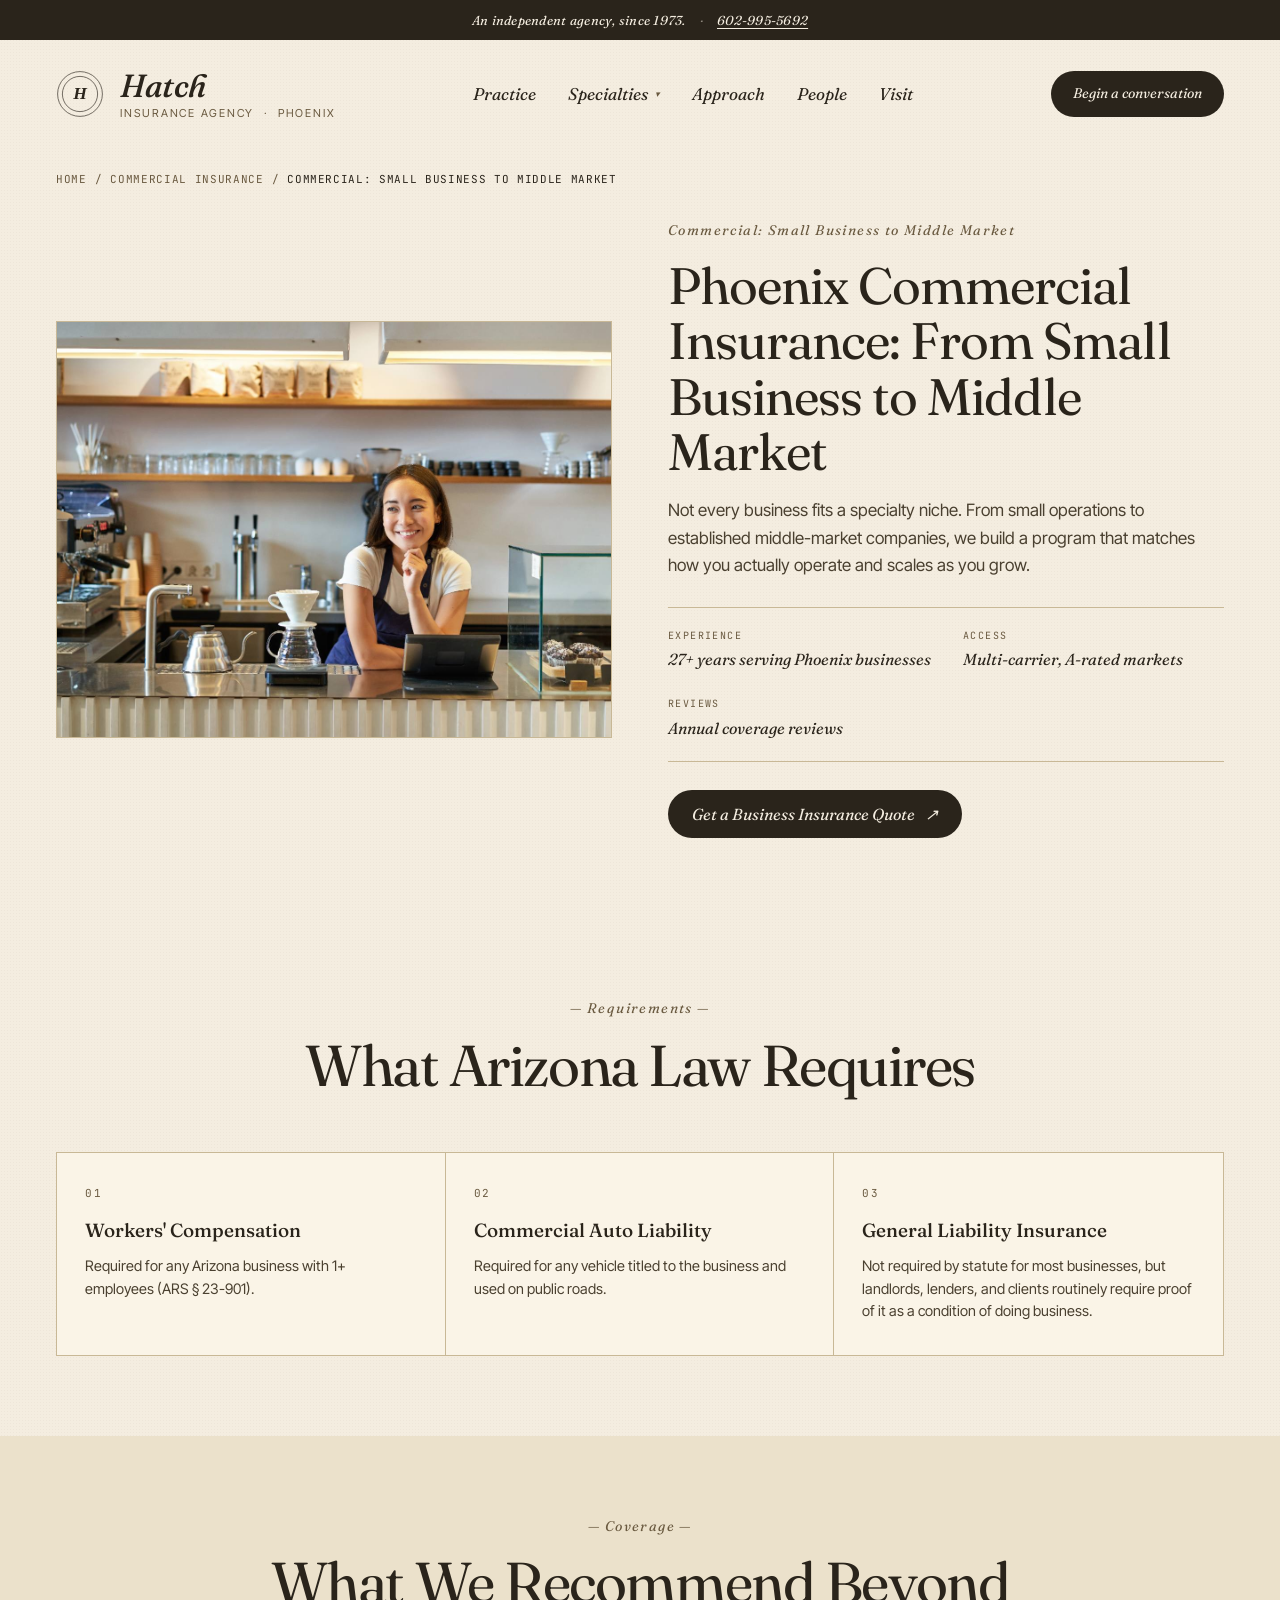
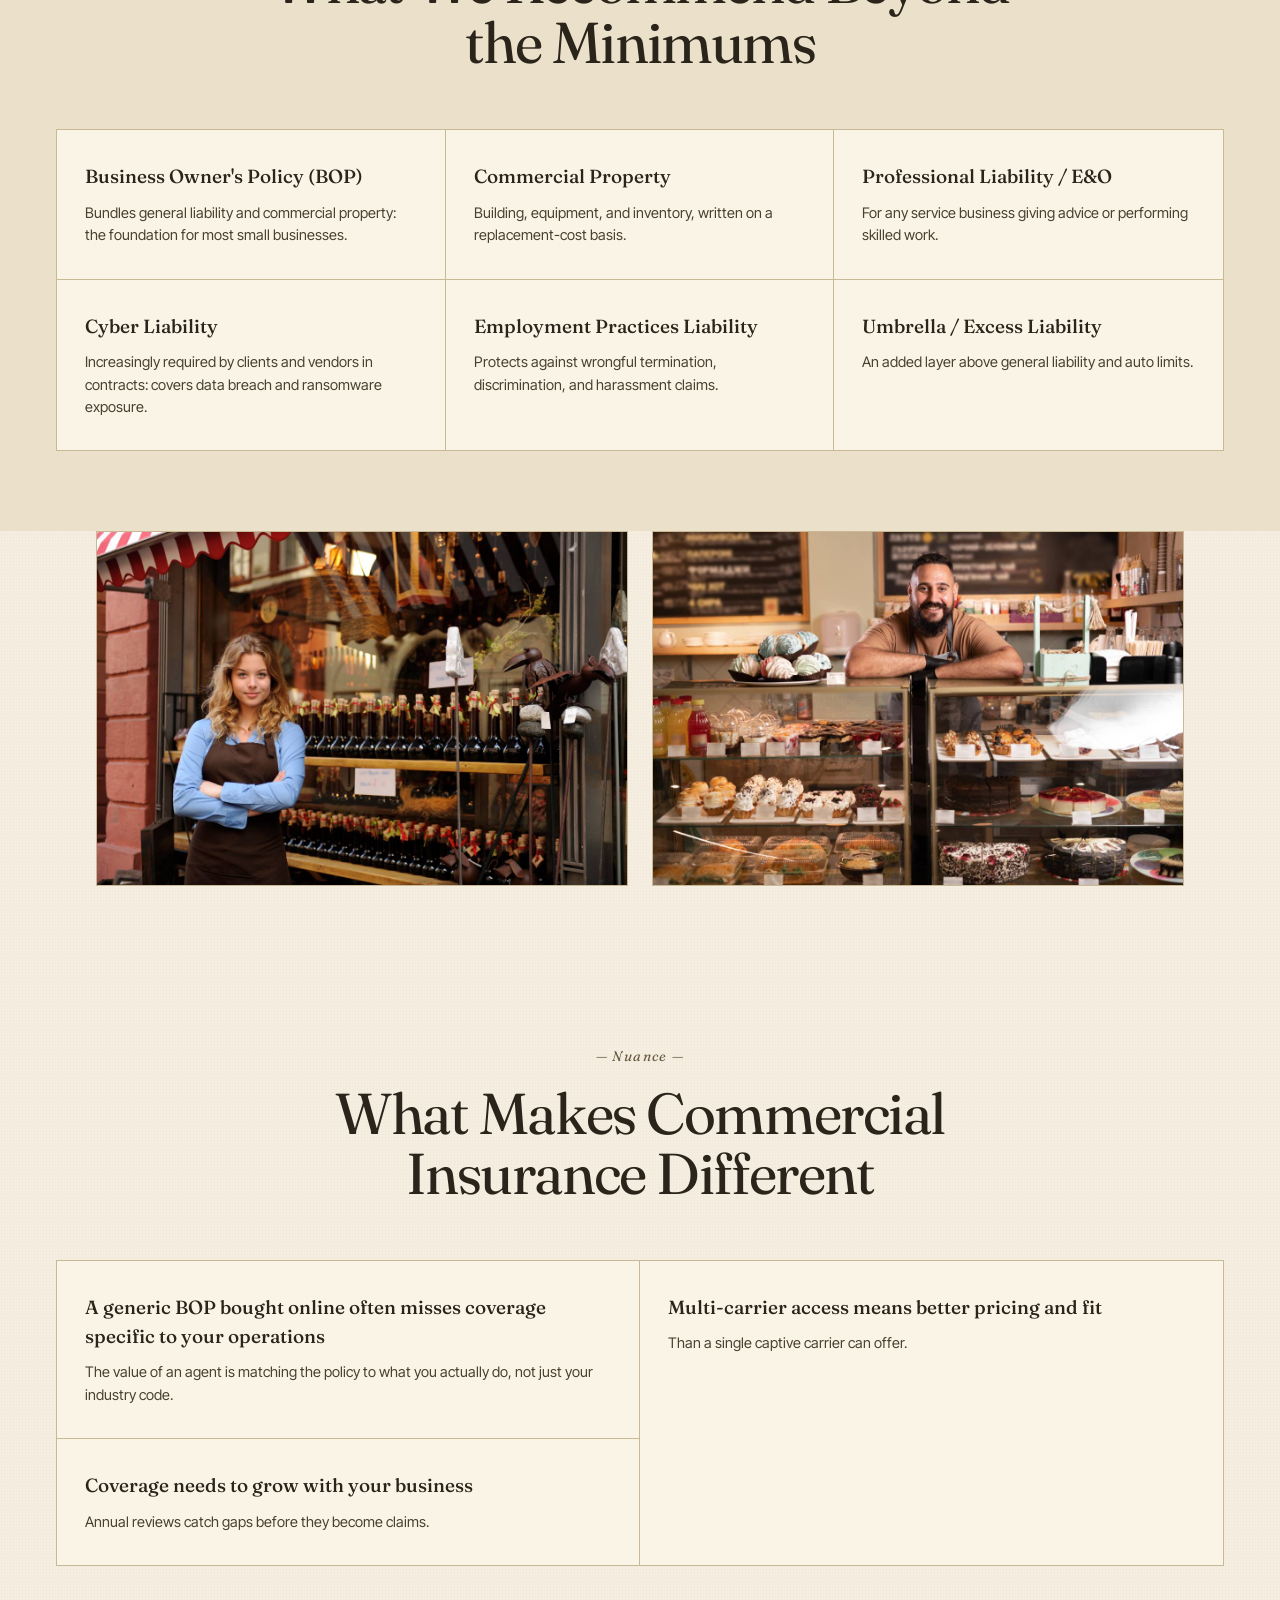
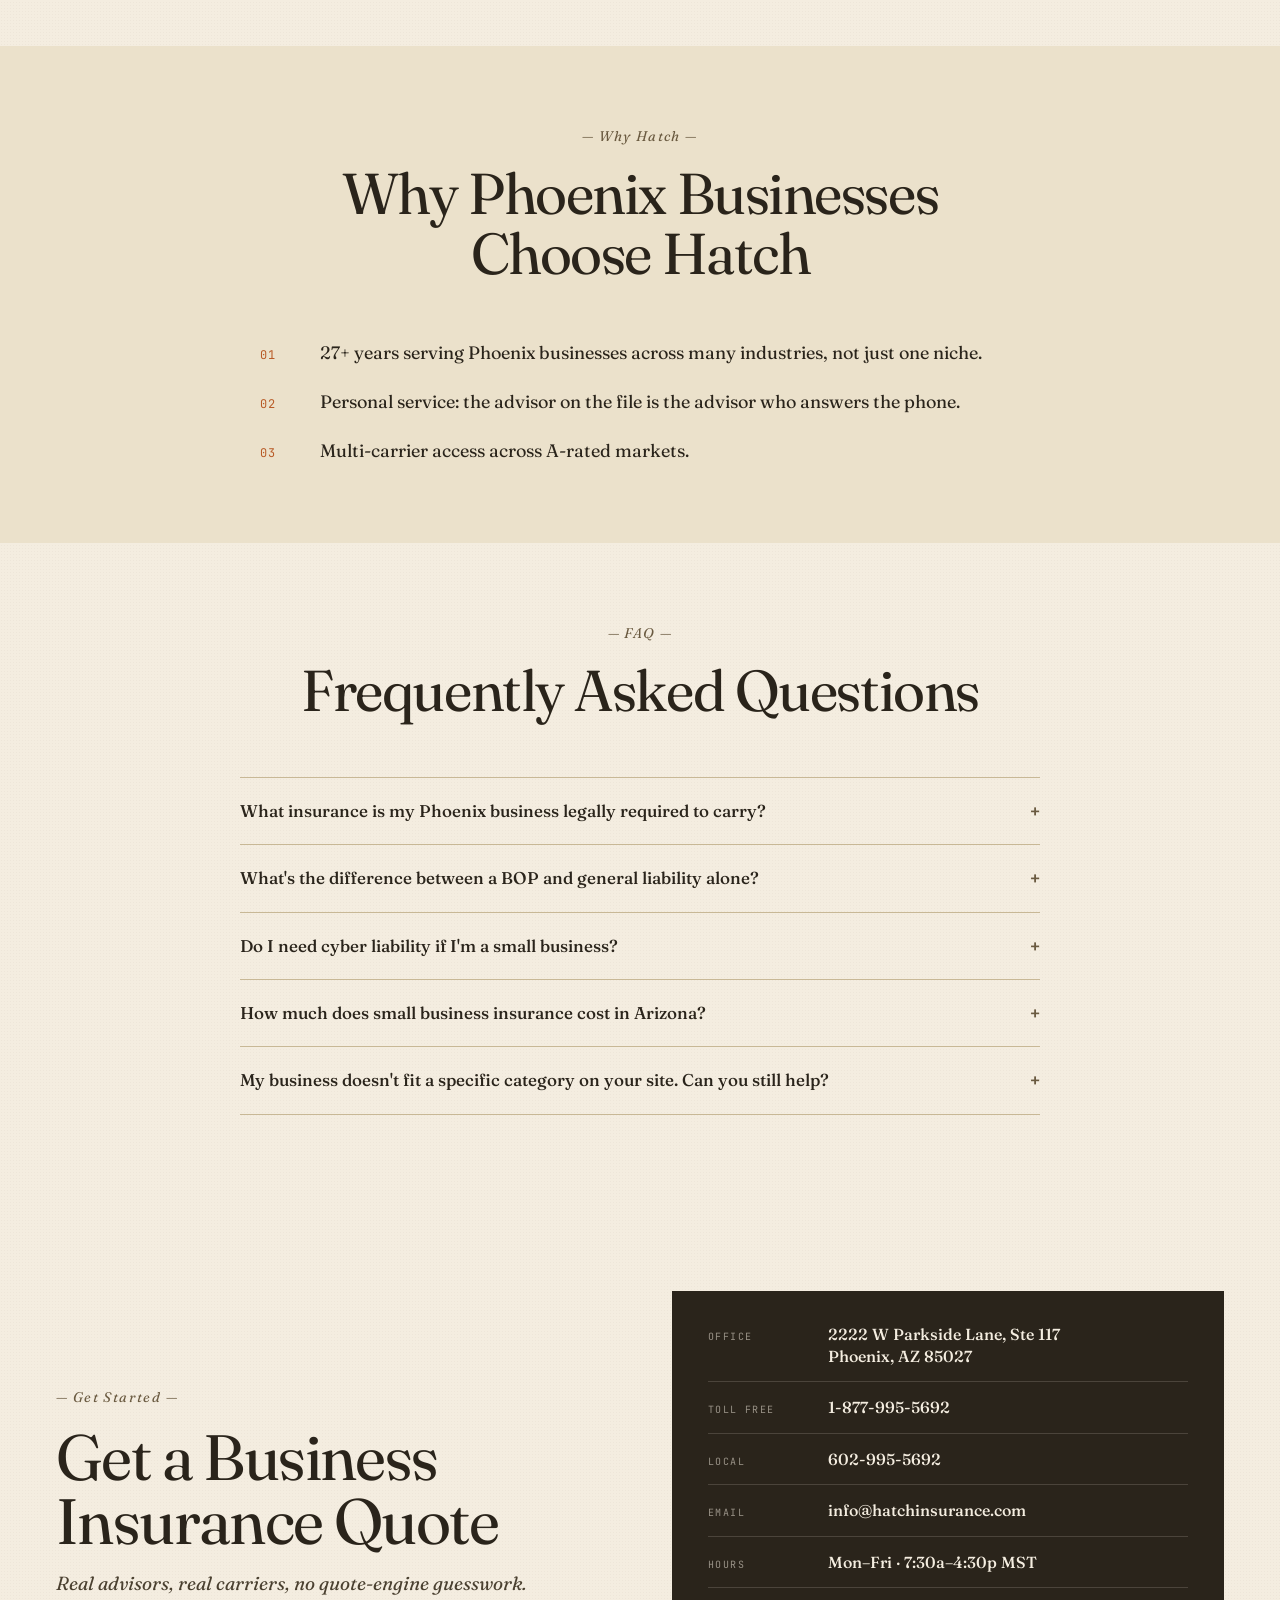
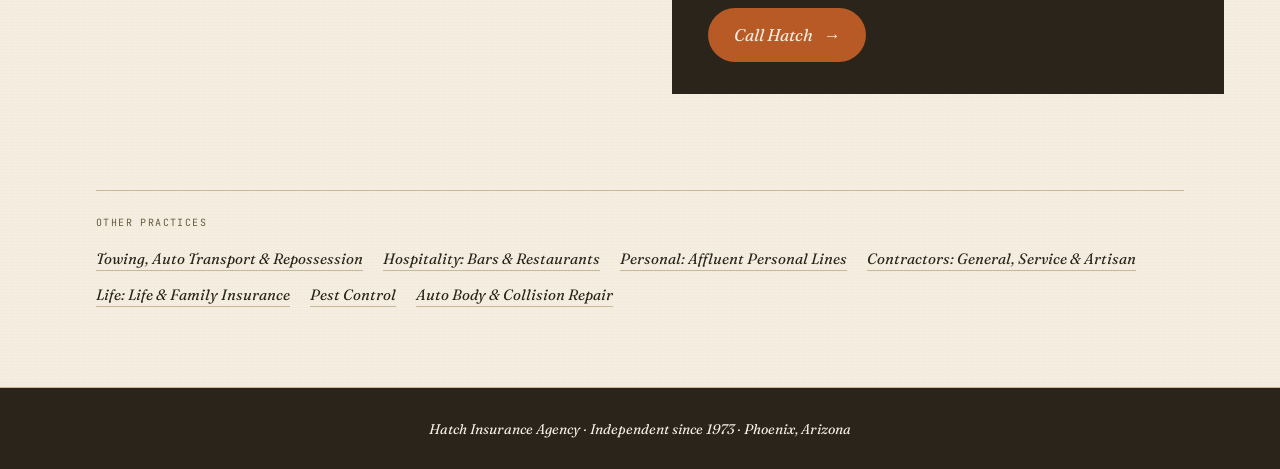
==== commit d645f800: "Remove gallery captions and update Bars & Restaurants wording on commercial page" ====
--- a/specialties/commercial.html
+++ b/specialties/commercial.html
@@ -56,7 +56,7 @@
           </button>
           <ul class="dirC__nav-dropdown-menu" id="specialties-menu">
             <li><a href="towing.html"><span class="n">01</span> Towing &amp; Recovery</a></li>
-            <li><a href="hospitality.html"><span class="n">02</span> Bars, Taverns &amp; Restaurants</a></li>
+            <li><a href="hospitality.html"><span class="n">02</span> Bars &amp; Restaurants</a></li>
             <li><a href="personal.html"><span class="n">03</span> Affluent Personal Lines</a></li>
             <li><a href="commercial.html" aria-current="page"><span class="n">04</span> Commercial P&amp;C</a></li>
             <li><a href="contractors.html"><span class="n">05</span> Artisan Contractors</a></li>
@@ -171,11 +171,9 @@
     <section class="dirC__spec-gallery">
         <figure class="dirC__spec-gallery-item">
           <img src="../assets/specialties/commercial-gallery-1.jpg" alt="Photo: a shop owner standing outside her storefront" />
-          <figcaption>Photo: a shop owner standing outside her storefront</figcaption>
         </figure>
         <figure class="dirC__spec-gallery-item">
           <img src="../assets/specialties/commercial-gallery-2.jpg" alt="Photo: a bakery owner behind the pastry counter" />
-          <figcaption>Photo: a bakery owner behind the pastry counter</figcaption>
         </figure>
     </section>
 
@@ -290,7 +288,7 @@
     <nav class="dirC__spec-crosslinks" aria-label="Other specialty practices">
       <span class="dirC__spec-crosslinks-label">Other practices</span>
       <div class="dirC__spec-crosslinks-list">
-        <a href="towing.html">Towing, Auto Transport &amp; Repossession</a>  <a href="hospitality.html">Hospitality: Bars, Restaurants &amp; Taverns</a>  <a href="personal.html">Personal: Affluent Personal Lines</a>  <a href="contractors.html">Contractors: General, Service &amp; Artisan</a>  <a href="life.html">Life: Life &amp; Family Insurance</a>  <a href="pest.html">Pest Control</a>  <a href="garage.html">Auto Body &amp; Collision Repair</a>
+        <a href="towing.html">Towing, Auto Transport &amp; Repossession</a>  <a href="hospitality.html">Hospitality: Bars &amp; Restaurants</a>  <a href="personal.html">Personal: Affluent Personal Lines</a>  <a href="contractors.html">Contractors: General, Service &amp; Artisan</a>  <a href="life.html">Life: Life &amp; Family Insurance</a>  <a href="pest.html">Pest Control</a>  <a href="garage.html">Auto Body &amp; Collision Repair</a>
       </div>
     </nav>
 
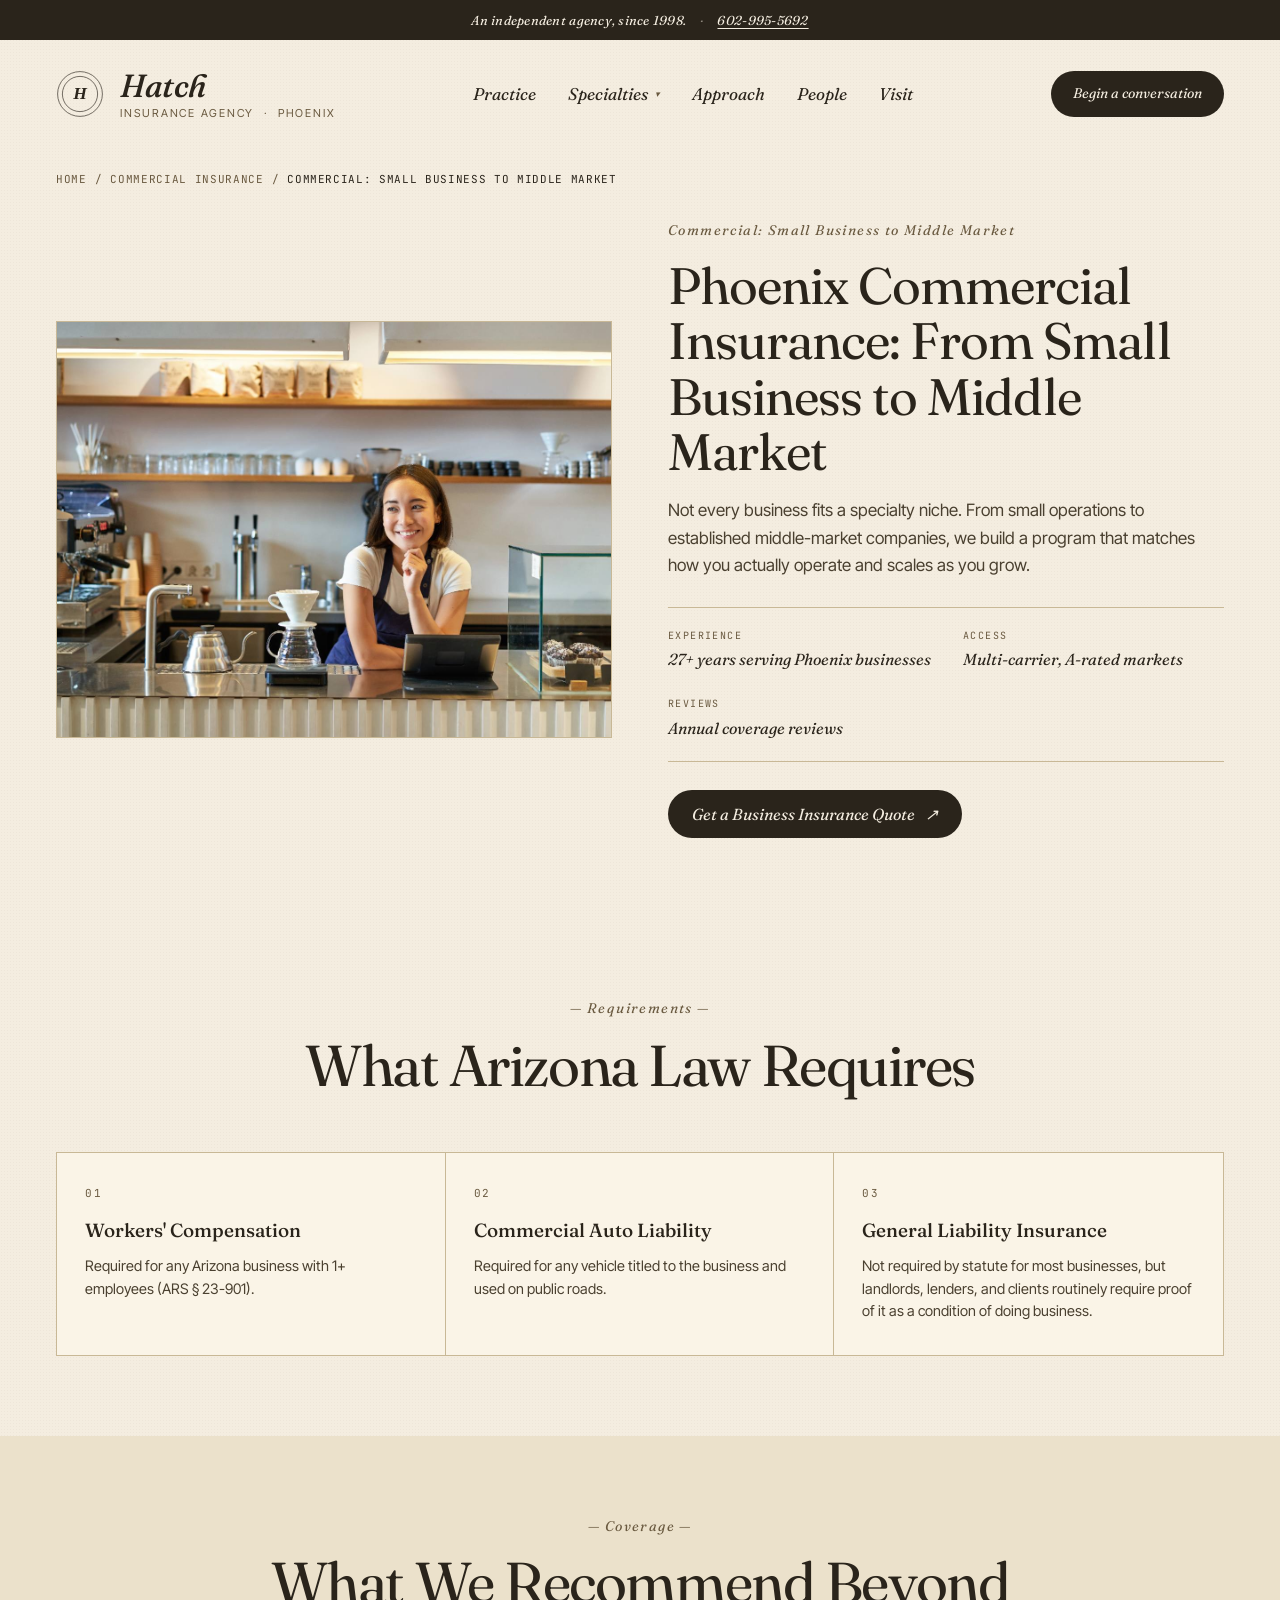
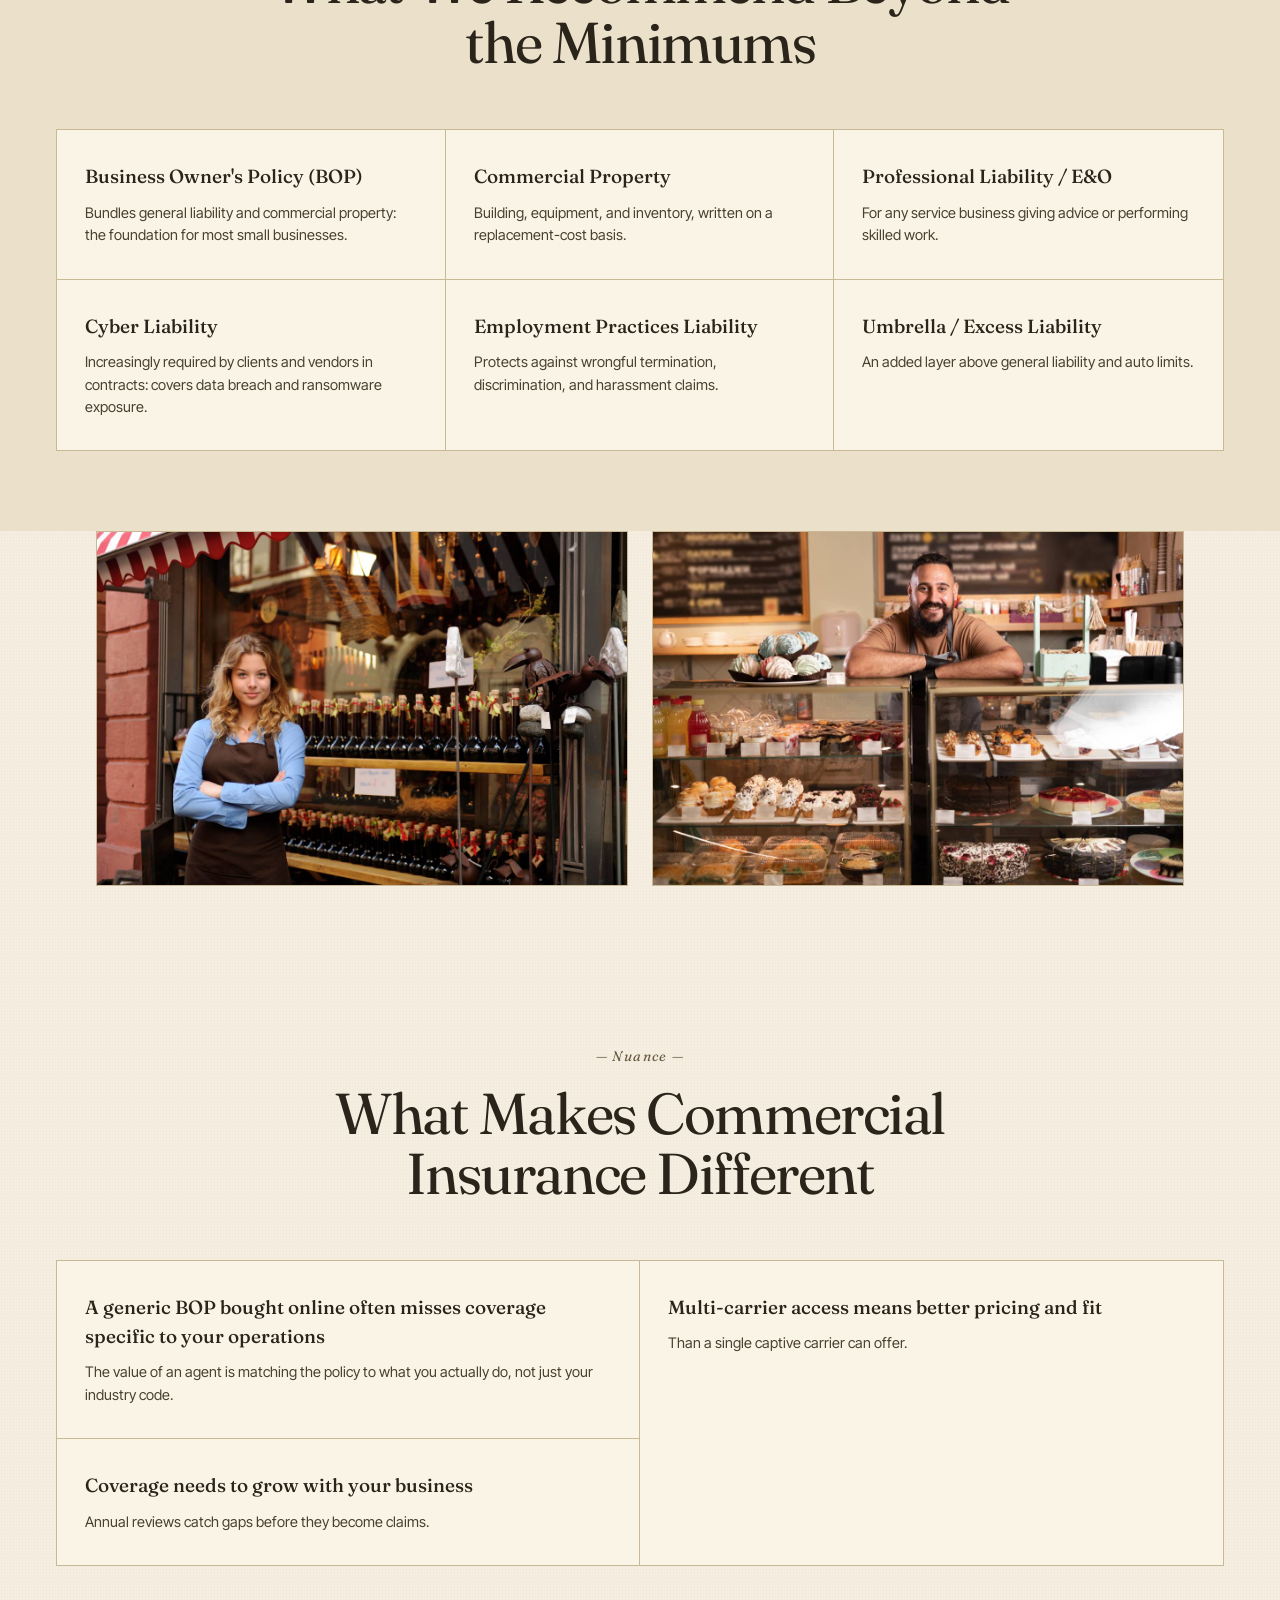
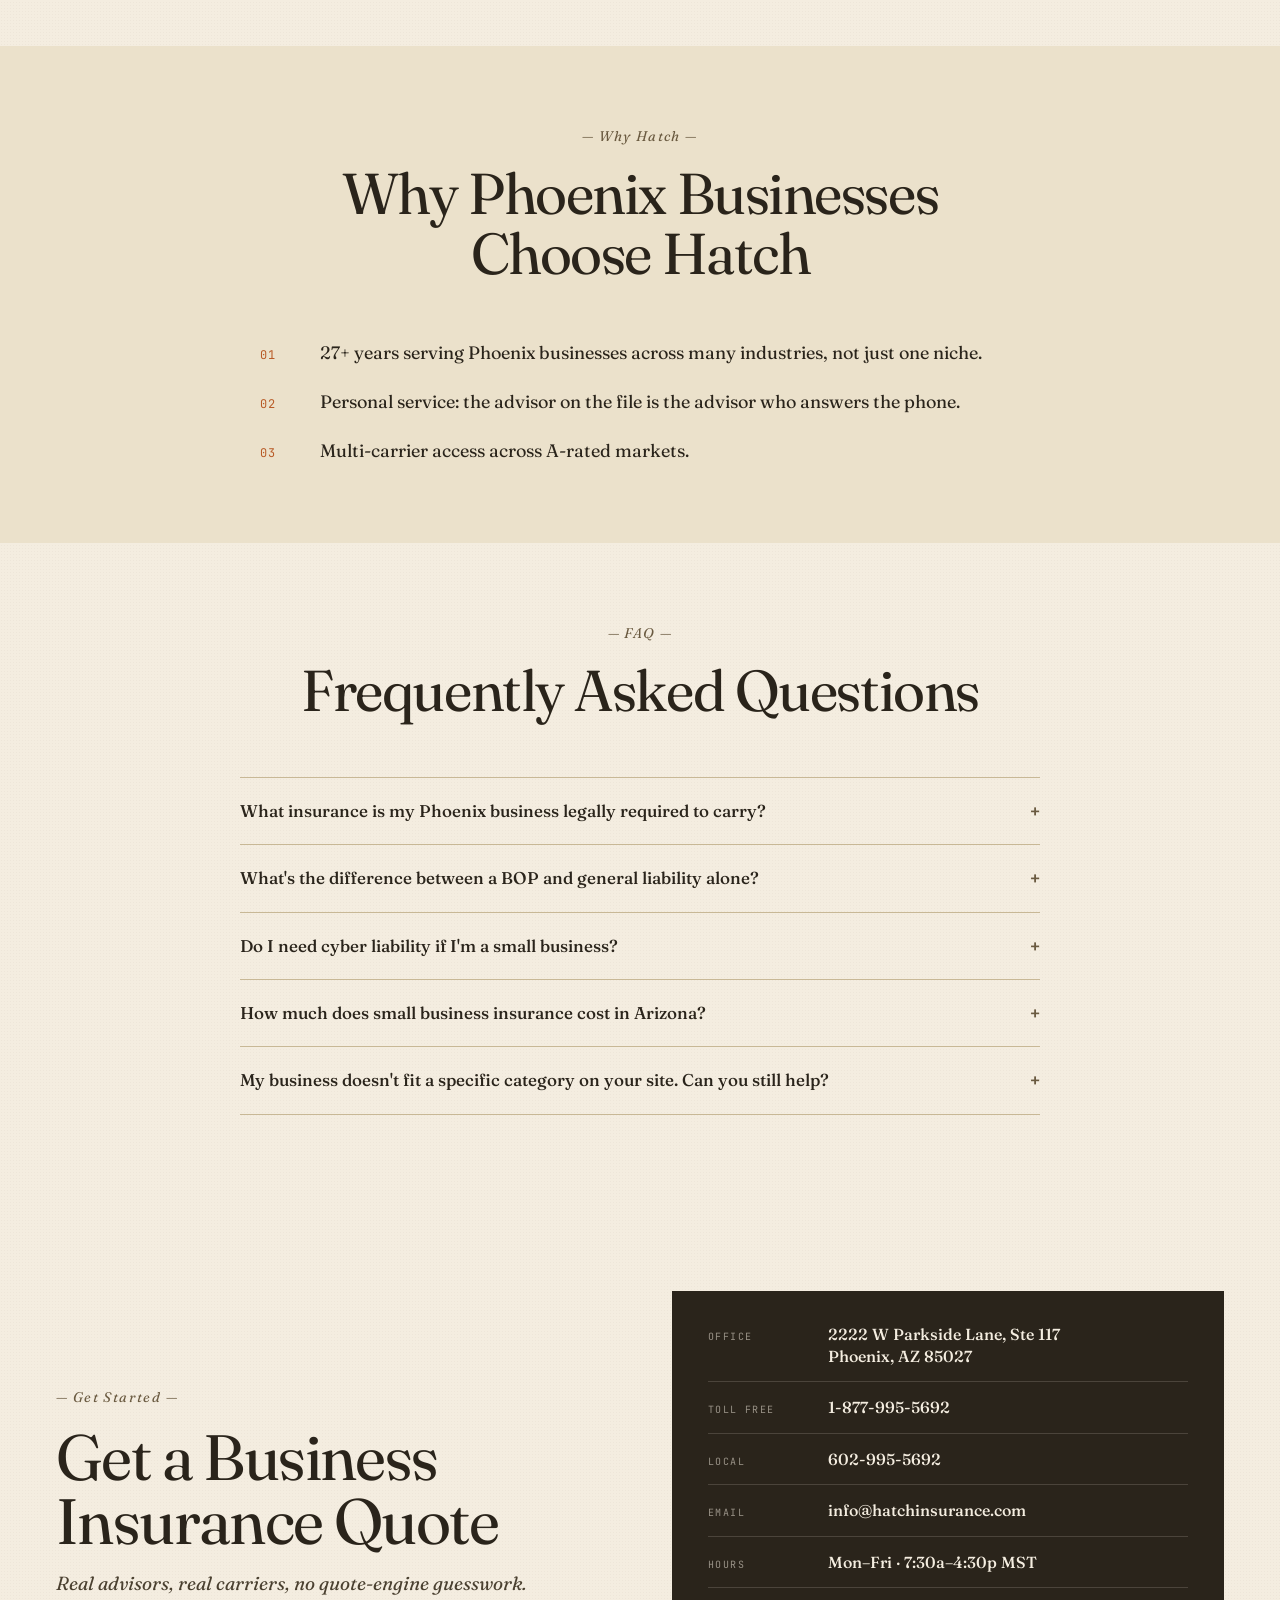
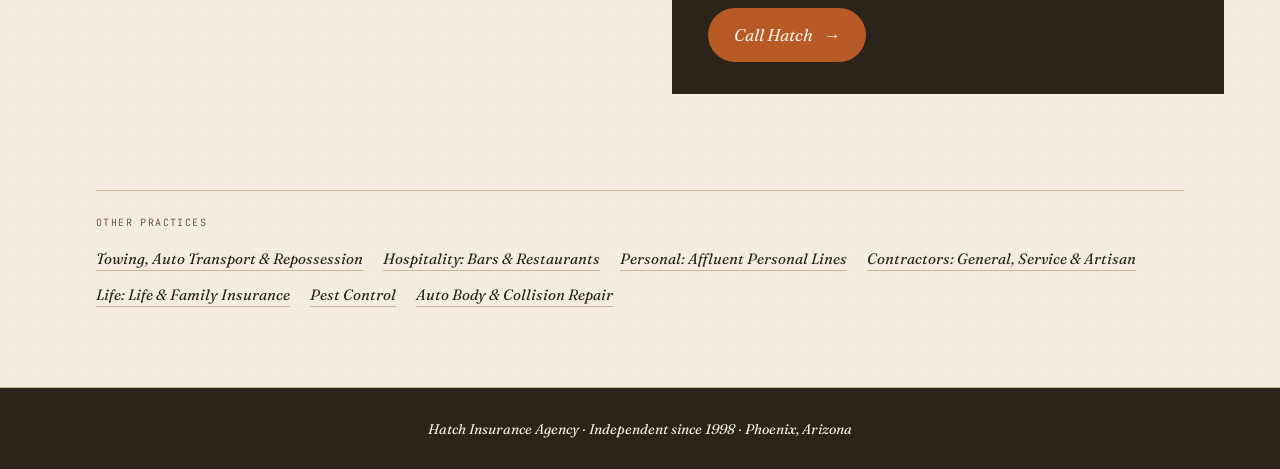
==== commit 4d387639: "Update founding year from 1973 to 1998" ====
--- a/specialties/commercial.html
+++ b/specialties/commercial.html
@@ -23,7 +23,7 @@
 <body>
   <div class="dirC" id="top">
     <div class="dirC__strip">
-      <span>An independent agency, since 1973.</span>
+      <span>An independent agency, since 1998.</span>
       <span class="dirC__strip-sep" aria-hidden="true">&middot;</span>
       <a href="tel:602-995-5692">602-995-5692</a>
     </div>
@@ -293,7 +293,7 @@
     </nav>
 
     <footer class="dirC__footer">
-      <em>Hatch Insurance Agency &middot; Independent since 1973 &middot; Phoenix, Arizona</em>
+      <em>Hatch Insurance Agency &middot; Independent since 1998 &middot; Phoenix, Arizona</em>
     </footer>
   </div>
 
--- a/styles.css
+++ b/styles.css
@@ -480,7 +480,7 @@
   letter-spacing: 0.18em;
 }
 
-.dirC__steps h4 {
+.dirC__steps h3 {
   font-family: var(--t-display);
   font-size: 22px;
   font-weight: 500;
@@ -488,7 +488,7 @@
   letter-spacing: -0.01em;
   transition: color 0.3s ease;
 }
-.dirC__steps li:hover h4 { color: var(--ink); }
+.dirC__steps li:hover h3 { color: var(--ink); }
 
 .dirC__steps p {
   font-size: 14px;
@@ -778,7 +778,7 @@
   position: relative;
   z-index: 1;
 }
-.dirC__person h4 {
+.dirC__person h3 {
   font-family: var(--t-display);
   font-weight: 500;
   font-size: 17px;
